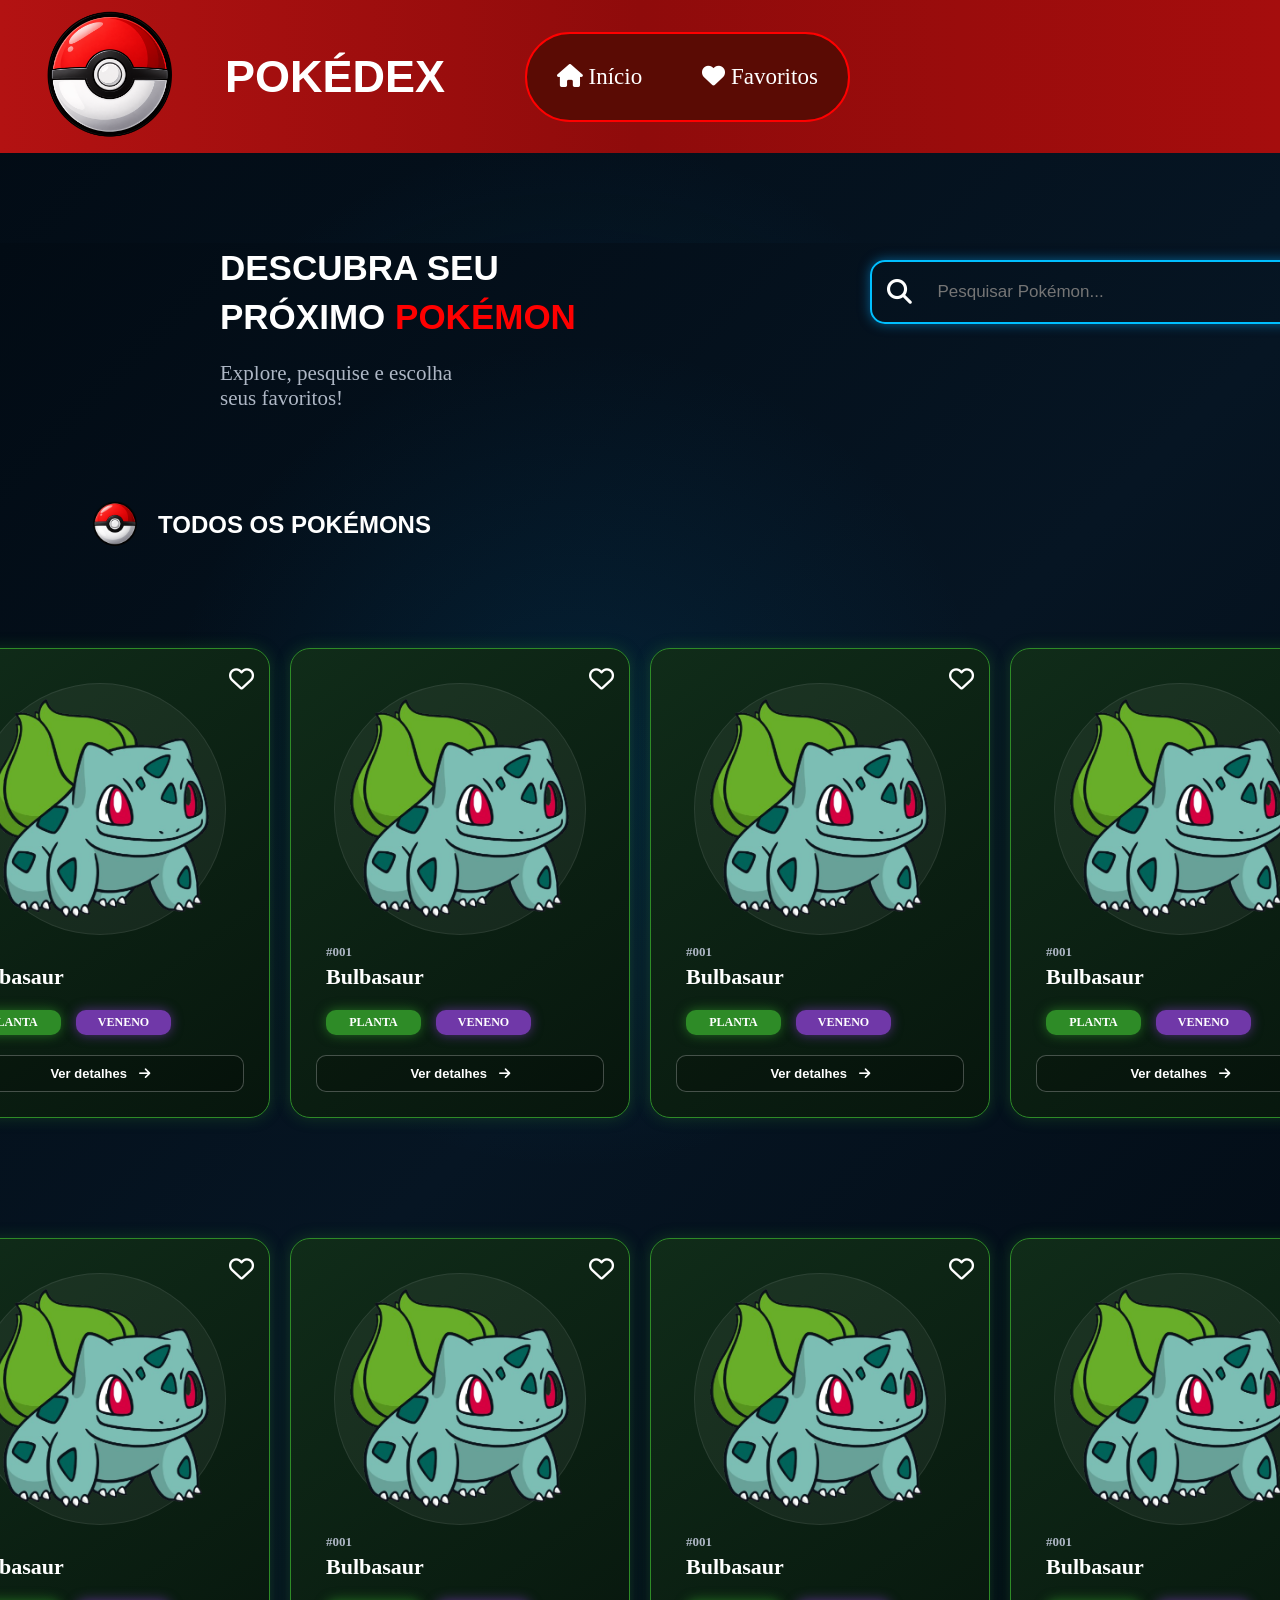
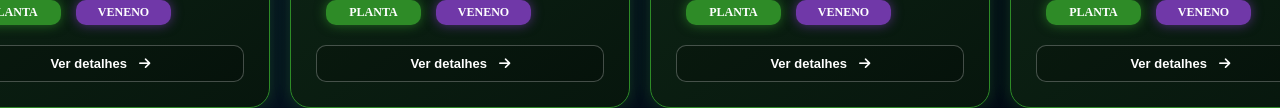
==== pokedex/index.html @ 810f39f5 "Add files via upload" ====
<!DOCTYPE html>
<html lang="en">
<head>
    <meta charset="UTF-8">
    <meta name="viewport" content="width=device-width, initial-scale=1.0">
    <title>Document</title>
    <link rel="stylesheet" href="style.css">
    <link rel="stylesheet" href="https://cdnjs.cloudflare.com/ajax/libs/font-awesome/6.5.1/css/all.min.css">
</head>
<body>

    <header>

        <div class="conteudo-header">
            <img src="imagens/logo.png" alt="logotipo">
            <h1>POKÉDEX</h1>

            <nav class="options">
                <a href="">
                    <i class="fa-solid fa-house"></i>
                    Início
                </a>

                <a href="">
                    <i class="fa-solid fa-heart"></i>
                    Favoritos
                </a>
            </nav>
        </div>
    </header>

    <main>

        <div class="conteudo-main">
            <h1>DESCUBRA SEU<br>PRÓXIMO <span>POKÉMON</h1>
            
            <div class="pesquisa">
                <i class="fa-solid fa-magnifying-glass"></i>
                <input type="text" name="pesquisar" id="pesquisar" placeholder="Pesquisar Pokémon...">
            </div>
        </div>
        <p class="p-conteudo-main">Explore, pesquise e escolha<br>seus favoritos!</p>

        <div class="todos">
            <img src="imagens/logo.png" alt="">
            <h2>TODOS OS POKÉMONS</h2>
        </div>

        <div class="lista-pokemons">
            
            <article class="pokemon-card planta"> 

                <button class="favorito">
                    <i class="fa-regular fa-heart"></i>
                </button>

                <div class="pokemon-imagem">
                    <img src="imagens/bulbasaur.png" alt="">
                </div>

                <div class="pokemon-info">

                    <span class="numero">
                        #001
                    </span>

                    <h3>Bulbasaur</h3>

                    <div class="tipos">
                        <span class="tipo tipo-planta">
                            Planta
                        </span>

                        <span class="tipo tipo-veneno">
                            Veneno
                        </span>
                    </div>

                <button class="ver-detalhes">
                    Ver detalhes
                    <i class="fa-solid fa-arrow-right"></i>
                </button>

                </div>

            </article>


            <article class="pokemon-card planta"> 

                <button class="favorito">
                    <i class="fa-regular fa-heart"></i>
                </button>

                <div class="pokemon-imagem">
                    <img src="imagens/bulbasaur.png" alt="">
                </div>

                <div class="pokemon-info">

                    <span class="numero">
                        #001
                    </span>

                    <h3>Bulbasaur</h3>

                    <div class="tipos">
                        <span class="tipo tipo-planta">
                            Planta
                        </span>

                        <span class="tipo tipo-veneno">
                            Veneno
                        </span>
                    </div>

                <button class="ver-detalhes">
                    Ver detalhes
                    <i class="fa-solid fa-arrow-right"></i>
                </button>

                </div>

            </article>



            <article class="pokemon-card planta"> 

                <button class="favorito">
                    <i class="fa-regular fa-heart"></i>
                </button>

                <div class="pokemon-imagem">
                    <img src="imagens/bulbasaur.png" alt="">
                </div>

                <div class="pokemon-info">

                    <span class="numero">
                        #001
                    </span>

                    <h3>Bulbasaur</h3>

                    <div class="tipos">
                        <span class="tipo tipo-planta">
                            Planta
                        </span>

                        <span class="tipo tipo-veneno">
                            Veneno
                        </span>
                    </div>

                <button class="ver-detalhes">
                    Ver detalhes
                    <i class="fa-solid fa-arrow-right"></i>
                </button>

                </div>

            </article>



            <article class="pokemon-card planta"> 

                <button class="favorito">
                    <i class="fa-regular fa-heart"></i>
                </button>

                <div class="pokemon-imagem">
                    <img src="imagens/bulbasaur.png" alt="">
                </div>

                <div class="pokemon-info">

                    <span class="numero">
                        #001
                    </span>

                    <h3>Bulbasaur</h3>

                    <div class="tipos">
                        <span class="tipo tipo-planta">
                            Planta
                        </span>

                        <span class="tipo tipo-veneno">
                            Veneno
                        </span>
                    </div>

                <button class="ver-detalhes">
                    Ver detalhes
                    <i class="fa-solid fa-arrow-right"></i>
                </button>

                </div>

            </article>



            <article class="pokemon-card planta"> 

                <button class="favorito">
                    <i class="fa-regular fa-heart"></i>
                </button>

                <div class="pokemon-imagem">
                    <img src="imagens/bulbasaur.png" alt="">
                </div>

                <div class="pokemon-info">

                    <span class="numero">
                        #001
                    </span>

                    <h3>Bulbasaur</h3>

                    <div class="tipos">
                        <span class="tipo tipo-planta">
                            Planta
                        </span>

                        <span class="tipo tipo-veneno">
                            Veneno
                        </span>
                    </div>

                <button class="ver-detalhes">
                    Ver detalhes
                    <i class="fa-solid fa-arrow-right"></i>
                </button>

                </div>

            </article>



            <article class="pokemon-card planta"> 

                <button class="favorito">
                    <i class="fa-regular fa-heart"></i>
                </button>

                <div class="pokemon-imagem">
                    <img src="imagens/bulbasaur.png" alt="">
                </div>

                <div class="pokemon-info">

                    <span class="numero">
                        #001
                    </span>

                    <h3>Bulbasaur</h3>

                    <div class="tipos">
                        <span class="tipo tipo-planta">
                            Planta
                        </span>

                        <span class="tipo tipo-veneno">
                            Veneno
                        </span>
                    </div>

                <button class="ver-detalhes">
                    Ver detalhes
                    <i class="fa-solid fa-arrow-right"></i>
                </button>

                </div>

            </article>




            <article class="pokemon-card planta"> 

                <button class="favorito">
                    <i class="fa-regular fa-heart"></i>
                </button>

                <div class="pokemon-imagem">
                    <img src="imagens/bulbasaur.png" alt="">
                </div>

                <div class="pokemon-info">

                    <span class="numero">
                        #001
                    </span>

                    <h3>Bulbasaur</h3>

                    <div class="tipos">
                        <span class="tipo tipo-planta">
                            Planta
                        </span>

                        <span class="tipo tipo-veneno">
                            Veneno
                        </span>
                    </div>

                <button class="ver-detalhes">
                    Ver detalhes
                    <i class="fa-solid fa-arrow-right"></i>
                </button>

                </div>

            </article>




            <article class="pokemon-card planta"> 

                <button class="favorito">
                    <i class="fa-regular fa-heart"></i>
                </button>

                <div class="pokemon-imagem">
                    <img src="imagens/bulbasaur.png" alt="">
                </div>

                <div class="pokemon-info">

                    <span class="numero">
                        #001
                    </span>

                    <h3>Bulbasaur</h3>

                    <div class="tipos">
                        <span class="tipo tipo-planta">
                            Planta
                        </span>

                        <span class="tipo tipo-veneno">
                            Veneno
                        </span>
                    </div>

                <button class="ver-detalhes">
                    Ver detalhes
                    <i class="fa-solid fa-arrow-right"></i>
                </button>

                </div>

            </article>

        </div>

    </main>
    
</body>
</html>
---- pokedex/style.css ----
* {
    margin: 0;
    padding: 0;
    box-sizing: border-box;
}

body{
    background: radial-gradient(circle at 45% 35%, rgba(0, 119, 182, 0.15), transparent 35%), linear-gradient(135deg, #020b14, #061523, #020a12);
}

main{
    position: relative;
    background: radial-gradient(circle at 45% 35%, rgba(0, 119, 182, 0.15), transparent 35%), linear-gradient(135deg, #020b14, #061523, #020a12);
}

header {
    background: linear-gradient(90deg, #b31212, #8f0b0b, #a50d0d);
    position: relative;
}

.conteudo-header img{
    width: 200px;
}

.conteudo-header{
    display: flex;
    flex-direction: row;
    align-items: center;
    gap: 15px;
    padding: 10px;
}

.conteudo-header h1{
    font-family: Arial, Helvetica, sans-serif;
    font-weight: 800;
    font-size: 45px;
    color: white;
    font-weight: bold;
}

.options{
    position: absolute;
    display: flex;
    left: 41%;
    background-color: #5a0b04;
    border-radius: 80px;
    border: 2px solid red;
}

.options a{
    color: white;
    text-decoration: none;
    font-size: 23px;
    margin: 30px;
}



.conteudo-main{
    display: flex;
    flex-direction: row;
    align-items: center;
    margin-top: 90px;
    gap: 25px;
    padding: 0 0 0 220px;
}

.conteudo-main h1{
    font-family: Arial, Helvetica, sans-serif;
    font-weight: 800;
    color: white;
    font-size: 35px;
    line-height: 1.4;
}

.conteudo-main h1 span{
    color: red;
}

.p-conteudo-main{
    color: #aeb7c5;
    margin-top: 20px;
    margin-left: 220px;
    font-size: 21px;
}

.pesquisa{
    position: absolute;
    display: flex;
    align-items: center;
    left: 68%;
    width: 450px;
    outline: none;
    border: 2px solid deepskyblue;
    border-radius: 15px;
    box-shadow: 0 0 12px rgba(0, 170, 255, 0.5);
}

.pesquisa input{
    width: 100%;
    background-color: transparent;
    outline: none;
    color: white;
    height: 60px;
    padding-left: 25px;
    border: none;
    font-size: 17px;
}

.pesquisa i{
    color: white;
    padding-left: 15px;
    font-size: 25px;
}

.todos img{
    width: 70px;
}

.todos{
    display: flex;
    flex-direction: row;
    gap: 8px;
    align-items: center;
    padding: 90px 0 0 80px;
}

.todos h2{
    color: white;
    font-family: Arial, Helvetica, sans-serif;
    font-weight: 800;
}

.pokemon-card{
    margin-top: 100px;
    
    position: relative;
    width: 340px;
    background: linear-gradient(145deg, #102c19, #07160d);
    padding: 25px;
    overflow: hidden;
    box-shadow: 0 10px 25px rgba(0, 0, 0, 0.4);
    transition: 0.3s;
    border-radius: 20px;
}

.pokemon-card:hover{
    transform: translateY(-15px);
    box-shadow: 0 15px 30px rgba(0, 0, 0, 0.5), 0 0 18px rgba(69, 201, 90, 0.25);
}

.favorito {
    position: absolute;
    top: 15px;
    right: 15px;
    background: transparent;
    border: none;
    color: white;
    font-size: 26px;
    cursor: pointer;
    padding: 0;
    background: transparent;
    background-color: transparent;
}

.favorito i{
    font-size: 25px;
}

.favorito:hover {
    color: #ff3b3b;
    transform: scale(1.2);
}

.pokemon-imagem{
    height: 270px;
    display: flex;
    justify-content: center;
    align-items: center;
    position: relative;
}

.pokemon-imagem img{
    width: 220px;
    position: relative;
    z-index: 1;
    transition: 0.3s;
}

.pokemon-card:hover .pokemon-imagem img {
    transform: scale(1.08);
}

.pokemon-imagem::before {
    content: "";
    position: absolute;
    width: 250px;
    height: 250px;
    border-radius: 50%;
    background: rgba(255, 255, 255, 0.05);
    border: 1px solid rgba(255, 255, 255, 0.08);
}

.pokemon-info{
    position: relative;
    z-index: 1;
}

.numero{
    padding: 0 0 0 10px;
    display: block;
    color: #aeb7c5;
    font-size: 13px;
    font-weight: bold;
    margin-bottom: 4px;
}

.pokemon-info h3{
    padding: 0 0 0 10px;
    color: white;
    font-size: 22px;
    margin-bottom: 12px;
}

.tipos{
    display: flex;
    align-items: center;
    margin-bottom: 10px;
    padding: 5px 10px;
    border-radius: 20px;
    color: white;
    font-size: 12px;
    font-weight: bold;
    text-transform: uppercase;
    gap: 15px;
    margin-top: 15px;
    margin-bottom: 15px;
    
}

.tipos span{
    width: 95px;
    height: 25px;
    display: flex;
    text-align: center;
    justify-content: center;
    align-items: center;
    border-radius: 10px;
}


.tipo-planta {
    background-color: #2e8b27;
    box-shadow: 0 0 12px rgba(46, 139, 39, 0.7);
}


.tipo-veneno {
    background-color: #7038a8;
    box-shadow: 0 0 12px rgba(112, 56, 168, 0.7);
}


.tipo-fogo {
    background-color: #e64a19;
    box-shadow: 0 0 12px rgba(230, 74, 25, 0.7);
}


.tipo-agua {
    background-color: #1976d2;
    box-shadow: 0 0 12px rgba(25, 118, 210, 0.7);
}


.tipo-eletrico {
    background-color: #d4a900;
    box-shadow: 0 0 12px rgba(212, 169, 0, 0.7);
}


.tipo-normal {
    background-color: #777777;
    box-shadow: 0 0 12px rgba(119, 119, 119, 0.7);
}


.tipo-gelo {
    background-color: #42c4c6;
    box-shadow: 0 0 12px rgba(66, 196, 198, 0.7);
}


.tipo-lutador {
    background-color: #c03028;
    box-shadow: 0 0 12px rgba(192, 48, 40, 0.7);
}


.tipo-terra {
    background-color: #b89a45;
    box-shadow: 0 0 12px rgba(184, 154, 69, 0.7);
}


.tipo-voador {
    background-color: #6d5eaa;
    box-shadow: 0 0 12px rgba(109, 94, 170, 0.7);
}


.tipo-psiquico {
    background-color: #f85888;
    box-shadow: 0 0 12px rgba(248, 88, 136, 0.7);
}


.tipo-inseto {
    background-color: #8a9a18;
    box-shadow: 0 0 12px rgba(138, 154, 24, 0.7);
}


.tipo-pedra {
    background-color: #9c8734;
    box-shadow: 0 0 12px rgba(156, 135, 52, 0.7);
}


.tipo-fantasma {
    background-color: #5d4685;
    box-shadow: 0 0 12px rgba(93, 70, 133, 0.7);
}


.tipo-dragao {
    background-color: #5c36b8;
    box-shadow: 0 0 12px rgba(92, 54, 184, 0.7);
}


.tipo-sombrio {
    background-color: #49392f;
    box-shadow: 0 0 12px rgba(73, 57, 47, 0.7);
}


.tipo-aco {
    background-color: #8888a0;
    box-shadow: 0 0 12px rgba(136, 136, 160, 0.7);
}


.tipo-fada {
    background-color: #d66b9f;
    box-shadow: 0 0 12px rgba(214, 107, 159, 0.7);
}

.ver-detalhes{
    width: 100%;
    padding: 10px;
    border-radius: 10px;
    border: 1px solid rgba(255, 255, 255, 0.25);
    background: rgba(0, 0, 0, 0.18);
    color: white;
    font-size: 13px;
    font-weight: bold;
    cursor: pointer;
    transition: 0.3s;
}

.ver-detalhes:hover {
    background: rgba(255, 255, 255, 0.12);
}

.ver-detalhes i{
    margin-left: 8px;
    transition: 0.3s;
}

.ver-detalhes:hover i {
    transform: translateX(5px);
}

.lista-pokemons {
    display: grid;
    grid-template-columns: repeat(4, 340px);
    gap: 20px;
    justify-content: center;
}


.pokemon-card.planta {
    background: linear-gradient(145deg, #102c19, #07160d);
    border: 1px solid #2e8b27;
    box-shadow: 0 0 15px rgba(46, 139, 39, 0.3);
}

.pokemon-card.fogo {
    background: linear-gradient(145deg, #3d1710, #180a07);
    border: 1px solid #e64a19;
    box-shadow: 0 0 15px rgba(230, 74, 25, 0.3);
}

.pokemon-card.agua {
    background: linear-gradient(145deg, #102c46, #071725);
    border: 1px solid #1976d2;
    box-shadow: 0 0 15px rgba(25, 118, 210, 0.3);
}

.pokemon-card.eletrico {
    background: linear-gradient(145deg, #3d3508, #181505);
    border: 1px solid #d4a900;
    box-shadow: 0 0 15px rgba(212, 169, 0, 0.3);
}

.pokemon-card.veneno {
    background: linear-gradient(145deg, #301541, #16091e);
    border: 1px solid #7038a8;
    box-shadow: 0 0 15px rgba(112, 56, 168, 0.3);
}

.pokemon-card.normal {
    background: linear-gradient(145deg, #303030, #151515);
    border: 1px solid #777777;
    box-shadow: 0 0 15px rgba(119, 119, 119, 0.3);
}

.pokemon-card.gelo {
    background: linear-gradient(145deg, #12383a, #071a1b);
    border: 1px solid #42c4c6;
    box-shadow: 0 0 15px rgba(66, 196, 198, 0.3);
}

.pokemon-card.lutador {
    background: linear-gradient(145deg, #3d1210, #1a0807);
    border: 1px solid #c03028;
    box-shadow: 0 0 15px rgba(192, 48, 40, 0.3);
}

.pokemon-card.terra {
    background: linear-gradient(145deg, #3a3015, #181407);
    border: 1px solid #b89a45;
    box-shadow: 0 0 15px rgba(184, 154, 69, 0.3);
}

.pokemon-card.voador {
    background: linear-gradient(145deg, #28233f, #110f1c);
    border: 1px solid #6d5eaa;
    box-shadow: 0 0 15px rgba(109, 94, 170, 0.3);
}

.pokemon-card.psiquico {
    background: linear-gradient(145deg, #48182a, #200b13);
    border: 1px solid #f85888;
    box-shadow: 0 0 15px rgba(248, 88, 136, 0.3);
}

.pokemon-card.inseto {
    background: linear-gradient(145deg, #30350c, #151706);
    border: 1px solid #8a9a18;
    box-shadow: 0 0 15px rgba(138, 154, 24, 0.3);
}

.pokemon-card.pedra {
    background: linear-gradient(145deg, #352e14, #171406);
    border: 1px solid #9c8734;
    box-shadow: 0 0 15px rgba(156, 135, 52, 0.3);
}

.pokemon-card.fantasma {
    background: linear-gradient(145deg, #271e38, #110d19);
    border: 1px solid #5d4685;
    box-shadow: 0 0 15px rgba(93, 70, 133, 0.3);
}

.pokemon-card.dragao {
    background: linear-gradient(145deg, #27174d, #110a22);
    border: 1px solid #5c36b8;
    box-shadow: 0 0 15px rgba(92, 54, 184, 0.3);
}

.pokemon-card.sombrio {
    background: linear-gradient(145deg, #2b211c, #120e0c);
    border: 1px solid #49392f;
    box-shadow: 0 0 15px rgba(73, 57, 47, 0.3);
}

.pokemon-card.aco {
    background: linear-gradient(145deg, #30303a, #15151a);
    border: 1px solid #8888a0;
    box-shadow: 0 0 15px rgba(136, 136, 160, 0.3);
}

.pokemon-card.fada {
    background: linear-gradient(145deg, #442333, #1d0f16);
    border: 1px solid #d66b9f;
    box-shadow: 0 0 15px rgba(214, 107, 159, 0.3);
}
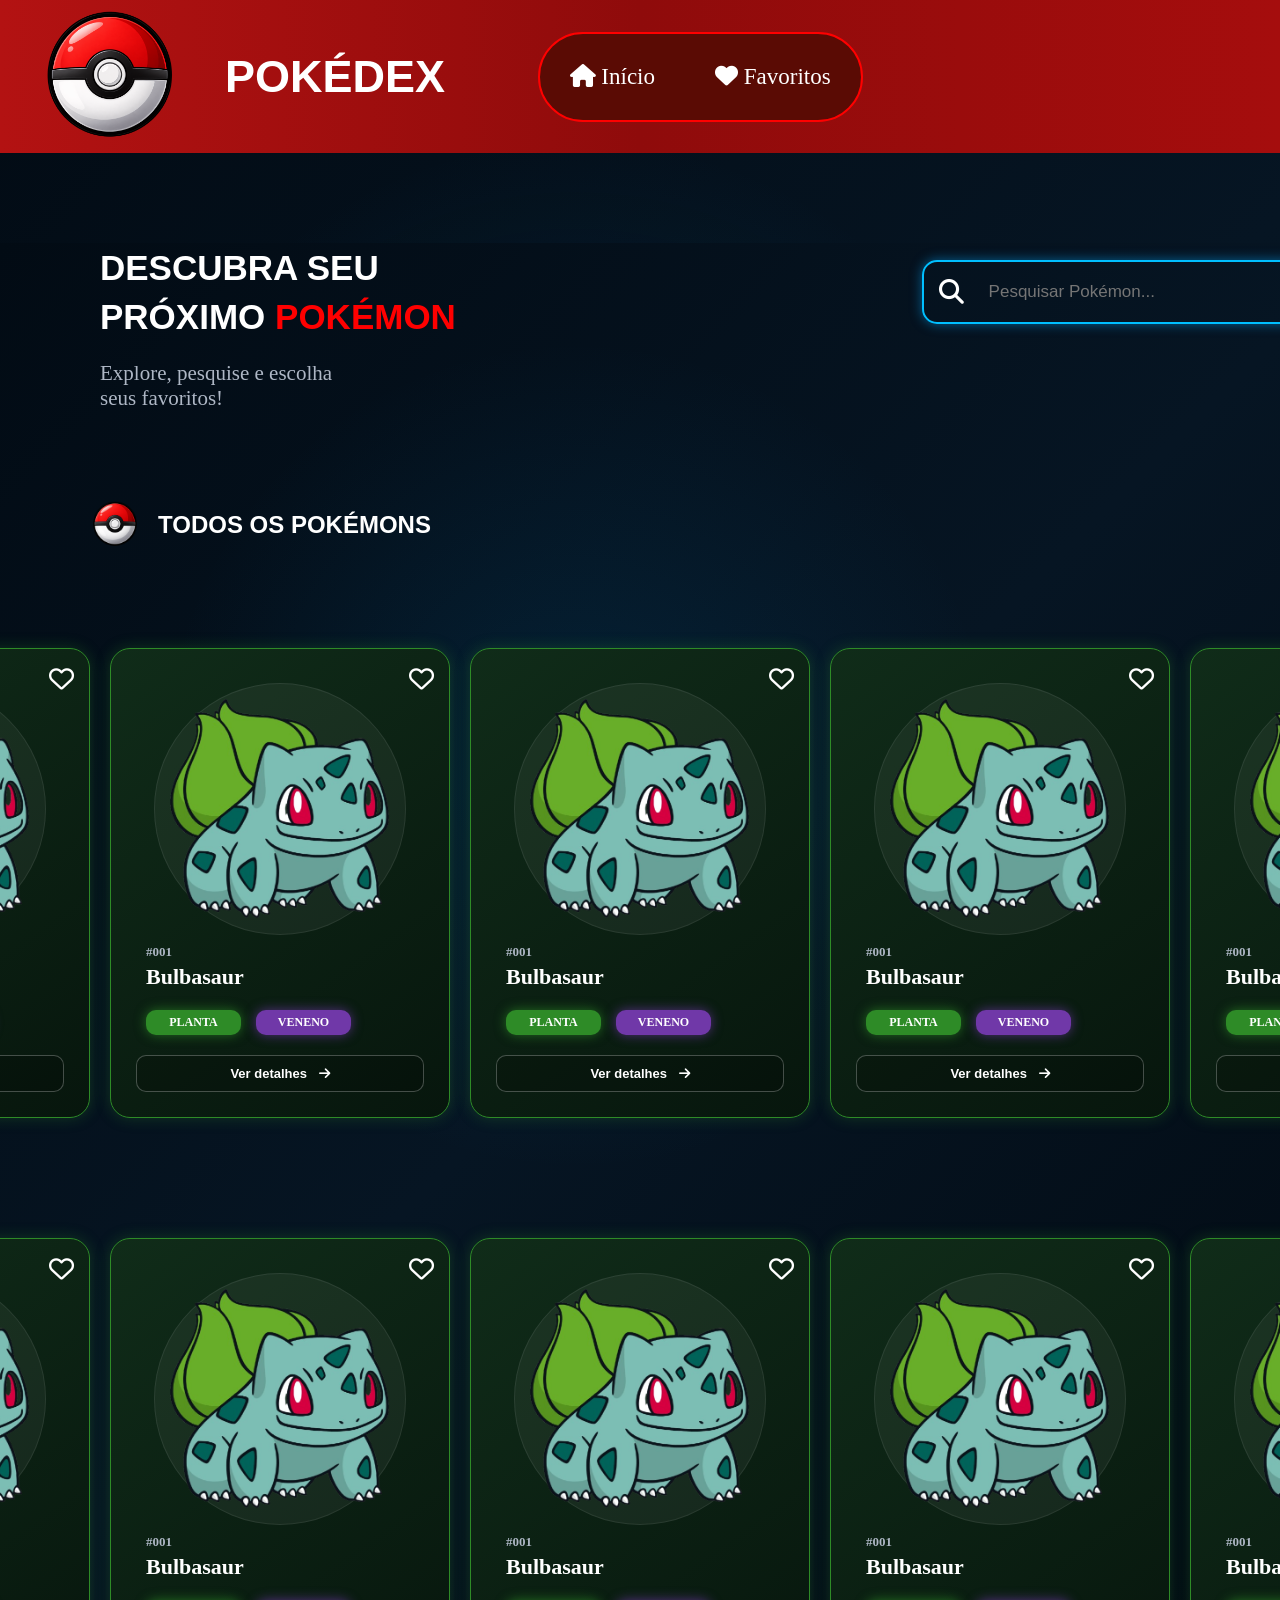
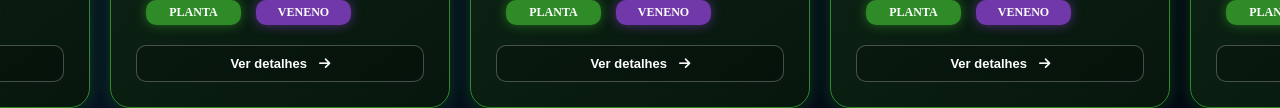
==== commit ef0056bd: "Add files via upload" ====
--- a/pokedex/index.html
+++ b/pokedex/index.html
@@ -359,6 +359,82 @@
 
             </article>
 
+
+            <article class="pokemon-card planta"> 
+
+                <button class="favorito">
+                    <i class="fa-regular fa-heart"></i>
+                </button>
+
+                <div class="pokemon-imagem">
+                    <img src="imagens/bulbasaur.png" alt="">
+                </div>
+
+                <div class="pokemon-info">
+
+                    <span class="numero">
+                        #001
+                    </span>
+
+                    <h3>Bulbasaur</h3>
+
+                    <div class="tipos">
+                        <span class="tipo tipo-planta">
+                            Planta
+                        </span>
+
+                        <span class="tipo tipo-veneno">
+                            Veneno
+                        </span>
+                    </div>
+
+                <button class="ver-detalhes">
+                    Ver detalhes
+                    <i class="fa-solid fa-arrow-right"></i>
+                </button>
+
+                </div>
+
+            </article>
+
+
+            <article class="pokemon-card planta"> 
+
+                <button class="favorito">
+                    <i class="fa-regular fa-heart"></i>
+                </button>
+
+                <div class="pokemon-imagem">
+                    <img src="imagens/bulbasaur.png" alt="">
+                </div>
+
+                <div class="pokemon-info">
+
+                    <span class="numero">
+                        #001
+                    </span>
+
+                    <h3>Bulbasaur</h3>
+
+                    <div class="tipos">
+                        <span class="tipo tipo-planta">
+                            Planta
+                        </span>
+
+                        <span class="tipo tipo-veneno">
+                            Veneno
+                        </span>
+                    </div>
+
+                <button class="ver-detalhes">
+                    Ver detalhes
+                    <i class="fa-solid fa-arrow-right"></i>
+                </button>
+
+                </div>
+
+            </article>
+
         </div>
 
     </main>
--- a/pokedex/style.css
+++ b/pokedex/style.css
@@ -41,7 +41,7 @@
 .options{
     position: absolute;
     display: flex;
-    left: 41%;
+    left: 42%;
     background-color: #5a0b04;
     border-radius: 80px;
     border: 2px solid red;
@@ -62,7 +62,7 @@
     align-items: center;
     margin-top: 90px;
     gap: 25px;
-    padding: 0 0 0 220px;
+    padding: 0 0 0 100px;
 }
 
 .conteudo-main h1{
@@ -80,7 +80,7 @@
 .p-conteudo-main{
     color: #aeb7c5;
     margin-top: 20px;
-    margin-left: 220px;
+    margin-left: 100px;
     font-size: 21px;
 }
 
@@ -88,7 +88,7 @@
     position: absolute;
     display: flex;
     align-items: center;
-    left: 68%;
+    left: 72%;
     width: 450px;
     outline: none;
     border: 2px solid deepskyblue;
@@ -384,7 +384,7 @@
 
 .lista-pokemons {
     display: grid;
-    grid-template-columns: repeat(4, 340px);
+    grid-template-columns: repeat(5, 340px);
     gap: 20px;
     justify-content: center;
 }
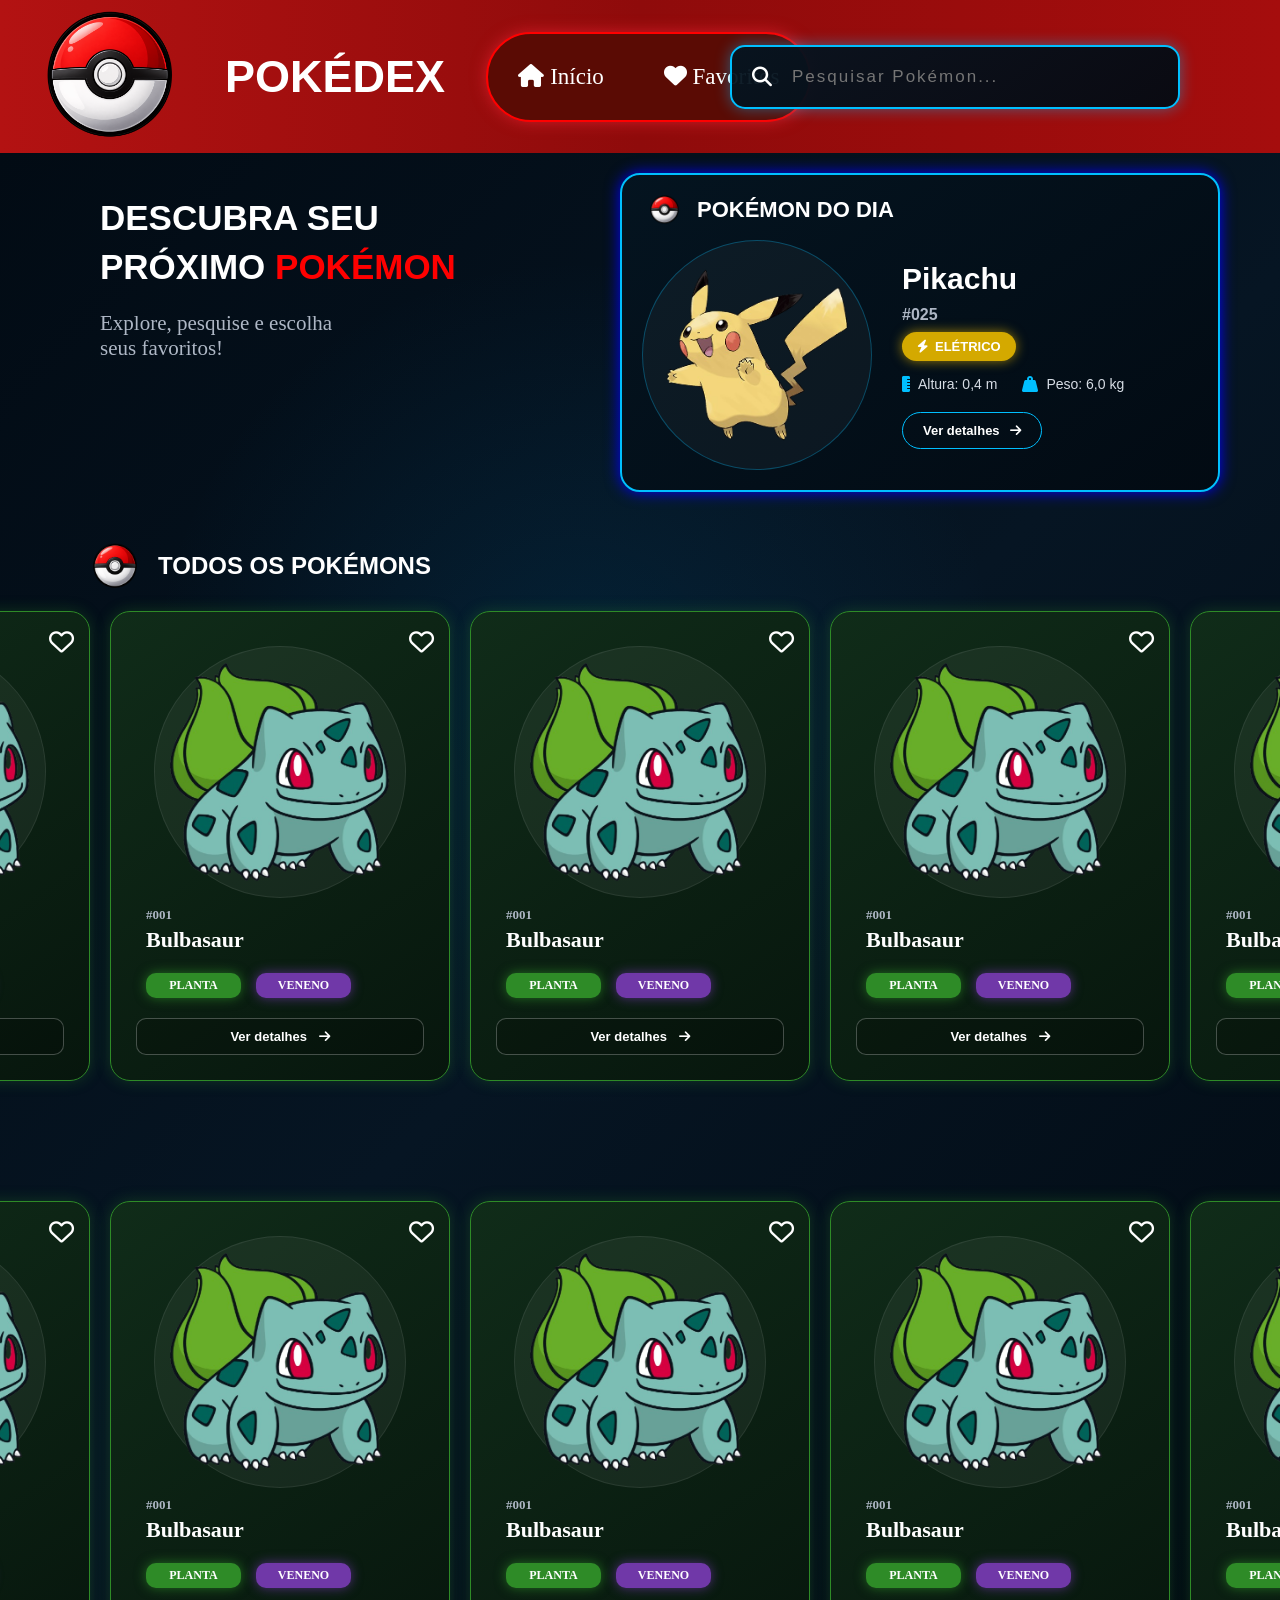
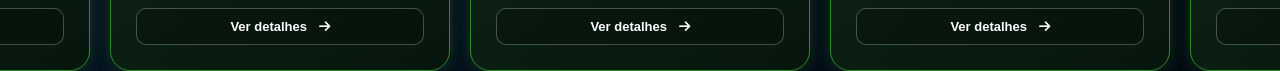
==== commit 880e8a1a: "Add files via upload" ====
--- a/pokedex/index.html
+++ b/pokedex/index.html
@@ -26,6 +26,12 @@
                     Favoritos
                 </a>
             </nav>
+
+            <div class="pesquisar-pokemon">
+                <i class="fa-solid fa-magnifying-glass"></i>
+                <input type="text" id="campo-pesquisa" placeholder="Pesquisar Pokémon...">
+            </div>
+            
         </div>
     </header>
 
@@ -33,13 +39,53 @@
 
         <div class="conteudo-main">
             <h1>DESCUBRA SEU<br>PRÓXIMO <span>POKÉMON</h1>
-            
-            <div class="pesquisa">
-                <i class="fa-solid fa-magnifying-glass"></i>
-                <input type="text" name="pesquisar" id="pesquisar" placeholder="Pesquisar Pokémon...">
+        </div>
+        <p class="p-conteudo-main">Explore, pesquise e escolha<br>seus favoritos!</p>
+
+
+
+        <div class="pokemon-dia">
+            <div class="pokemon-dia-titulo">
+                <img src="imagens/logo.png" alt="">
+                <h2>POKÉMON DO DIA</h2>
+            </div>
+
+            <div class="pokemon-dia-conteudo">
+
+                <div class="pokemon-dia-imagem">
+                    <img src="imagens/pikachu.png" alt="Pikachu">
+                </div>
+
+                <div class="pokemon-dia-info">
+                    <h2>Pikachu</h2>
+
+                    <span class="numero-dia">#025</span>
+
+                    <div class="pokemon-dia-tipo tipo-eletrico">
+                        <i class="fa-solid fa-bolt"></i>
+                        ELÉTRICO
+                    </div>
+
+                    <div class="pokemon-dia-dados">
+                        <p>
+                            <i class="fa-solid fa-ruler-vertical"></i>
+                             Altura: 0,4 m
+                        </p>
+
+                         <p>
+                            <i class="fa-solid fa-weight-hanging"></i>
+                             Peso: 6,0 kg
+                        </p>
+                    </div>
+
+                    <button class="pokemon-dia-detalhes">
+                        Ver detalhes
+                        <i class="fa-solid fa-arrow-right"></i>
+                    </button>
+                </div>
             </div>
         </div>
-        <p class="p-conteudo-main">Explore, pesquise e escolha<br>seus favoritos!</p>
+
 
         <div class="todos">
             <img src="imagens/logo.png" alt="">
--- a/pokedex/style.css
+++ b/pokedex/style.css
@@ -15,7 +15,10 @@
 
 header {
     background: linear-gradient(90deg, #b31212, #8f0b0b, #a50d0d);
-    position: relative;
+    position: sticky;
+    top: 0;
+    z-index: 1000;
+    
 }
 
 .conteudo-header img{
@@ -41,10 +44,12 @@
 .options{
     position: absolute;
     display: flex;
-    left: 42%;
+    left: 38%;
     background-color: #5a0b04;
     border-radius: 80px;
     border: 2px solid red;
+    box-shadow: 0 0 15px #cf1b26;
+    transition: 0.3s;
 }
 
 .options a{
@@ -52,17 +57,64 @@
     text-decoration: none;
     font-size: 23px;
     margin: 30px;
-}
-
-
+    transition: 0.3s;
+}
+
+.options a:hover{
+    transform: scale(1.08);
+}
+
+.options:hover{
+    transform: scale(1.06);
+    box-shadow: 0 0 40px  #cf1b26;
+}
+
+.pesquisar-pokemon{
+    position: absolute;
+    display: flex;
+    align-items: center;
+    right: 100px;
+    width: 450px;
+    border-radius: 15px;
+    background: linear-gradient(145deg, rgba(4, 20, 32, 0.95), rgba(2, 10, 18, 0.95));
+    border: 2px solid #00bfff;
+    box-shadow: 0 0 15px rgba(0, 191, 255, 0.45);
+    transition: 0.3s;
+}
+
+.pesquisar-pokemon:hover{
+    transform: scale(1.05);
+    box-shadow: 0 0 40px rgba(0, 191, 255, 0.45);
+}
+
+
+.pesquisar-pokemon input{
+    background-color: transparent;
+    outline: none;
+    border: none;
+    width: 100%;
+    padding: 20px;
+    color: white;
+    font-size: 17px;
+    letter-spacing: 2px;
+}
+
+.pesquisa input::placeholder {
+    color: #7f8794;
+}
+
+.pesquisar-pokemon i{
+    color: white;
+    margin-left: 20px;
+    font-size: 20px;
+}
 
 .conteudo-main{
     display: flex;
     flex-direction: row;
     align-items: center;
-    margin-top: 90px;
     gap: 25px;
-    padding: 0 0 0 100px;
+    padding: 40px 0 0 100px;
 }
 
 .conteudo-main h1{
@@ -84,37 +136,157 @@
     font-size: 21px;
 }
 
-.pesquisa{
+
+.pokemon-dia {
     position: absolute;
-    display: flex;
-    align-items: center;
-    left: 72%;
-    width: 450px;
-    outline: none;
+    top: 20px;
+    right: 60px;
+    width: 600px;
+    padding: 20px;
+    background: linear-gradient(145deg, rgba(4, 20, 32, 0.95), rgba(2, 10, 18, 0.95));
     border: 2px solid deepskyblue;
-    border-radius: 15px;
-    box-shadow: 0 0 12px rgba(0, 170, 255, 0.5);
-}
-
-.pesquisa input{
-    width: 100%;
+    border-radius: 20px;
+    box-shadow: 0 0 15px blue;
+    transition: 0.3s;
+}
+
+.pokemon-dia:hover{
+    transform: scale(1.05);
+}
+
+.pokemon-dia-titulo {
+    display: flex;
+    align-items: center;
+    gap: 10px;
+    margin-bottom: 15px;
+}
+
+.pokemon-dia-titulo img {
+    width: 45px;
+}
+
+.pokemon-dia-titulo h2 {
+    color: white;
+    font-family: Arial, Helvetica, sans-serif;
+    font-size: 22px;
+    font-weight: 800;
+}
+
+.pokemon-dia-conteudo {
+    display: flex;
+    align-items: center;
+    gap: 30px;
+}
+
+.pokemon-dia-imagem {
+    width: 230px;
+    height: 230px;
+    display: flex;
+    justify-content: center;
+    align-items: center;
+    border-radius: 50%;
+    background-color: rgba(255, 255, 255, 0.04);
+    border: 1px solid rgba(0, 191, 255, 0.3);
+}
+
+.pokemon-dia-imagem img {
+    width: 200px;
+    transition: 0.3s;
+}
+
+.pokemon-dia-imagem img:hover {
+    transform: scale(1.08);
+}
+
+.pokemon-dia-info {
+    flex: 1;
+    color: white;
+    font-family: Arial, Helvetica, sans-serif;
+}
+
+.pokemon-dia-info h2 {
+    color: white;
+    font-size: 30px;
+    font-weight: 800;
+    margin-bottom: 10px;
+}
+
+.pokemon-dia-tipo {
+    display: inline-flex;
+    align-items: center;
+    justify-content: center;
+    gap: 7px;
+    padding: 7px 15px;
+    color: white;
+    border-radius: 20px;
+    font-size: 13px;
+    margin-bottom: 15px;
+    font-weight: bold;
+    text-transform: uppercase;
+}
+
+.numero-dia {
+    display: block;
+    color: #aeb7c5;
+    font-size: 16px;
+    font-weight: bold;
+    margin-top: 8px;
+    margin-bottom: 8px;
+}
+
+.pokemon-dia-dados {
+    display: flex;
+    align-items: center;
+    gap: 25px;
+    margin-bottom: 20px;
+}
+
+.pokemon-dia-dados p {
+    display: flex;
+    align-items: center;
+    gap: 8px;
+    color: #d7dde5;
+    font-size: 14px;
+    white-space: nowrap;
+}
+
+.pokemon-dia-dados i {
+    color: deepskyblue;
+    font-size: 16px;
+}
+
+.pokemon-dia-detalhes {
+    padding: 10px 20px;
     background-color: transparent;
-    outline: none;
-    color: white;
-    height: 60px;
-    padding-left: 25px;
-    border: none;
-    font-size: 17px;
-}
-
-.pesquisa i{
-    color: white;
-    padding-left: 15px;
-    font-size: 25px;
-}
+    color: white;
+    border: 1px solid deepskyblue;
+    border-radius: 20px;
+    font-size: 13px;
+    font-weight: bold;
+    cursor: pointer;
+    transition: 0.3s;
+}
+
+.pokemon-dia-detalhes i {
+    margin-left: 7px;
+    transition: 0.3s;
+}
+
+.pokemon-dia-detalhes:hover {
+    background-color: rgba(0, 191, 255, 0.1);
+    box-shadow: 0 0 12px rgba(0, 191, 255, 0.5);
+    transform: scale(1.05);
+}
+
+.pokemon-dia-detalhes:hover i {
+    transform: translateX(5px);
+}
+
 
 .todos img{
     width: 70px;
+    margin-bottom: -100px;
+    margin-top: 10px;
 }
 
 .todos{
@@ -122,13 +294,15 @@
     flex-direction: row;
     gap: 8px;
     align-items: center;
-    padding: 90px 0 0 80px;
+    padding: 150px 0 0 80px;
 }
 
 .todos h2{
     color: white;
     font-family: Arial, Helvetica, sans-serif;
     font-weight: 800;
+    margin-top: 10px;
+    margin-bottom: -100px;
 }
 
 .pokemon-card{
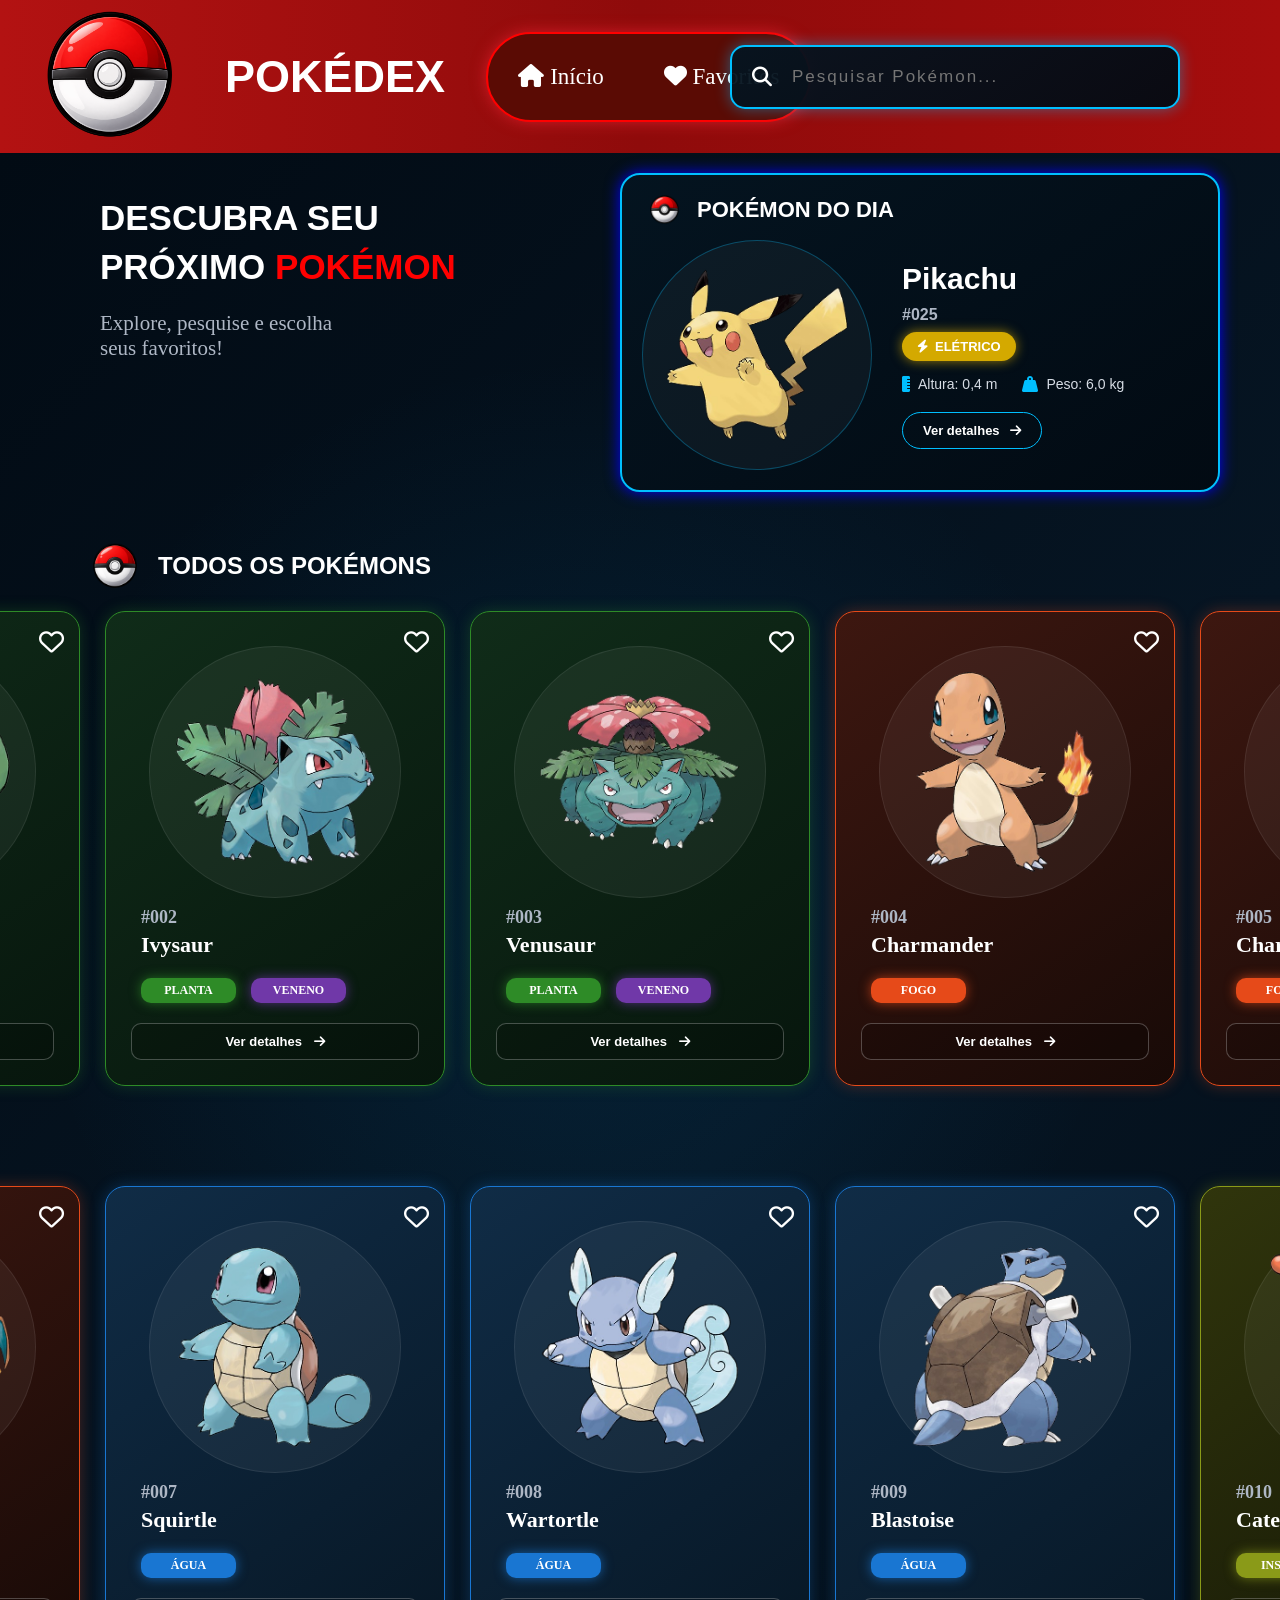
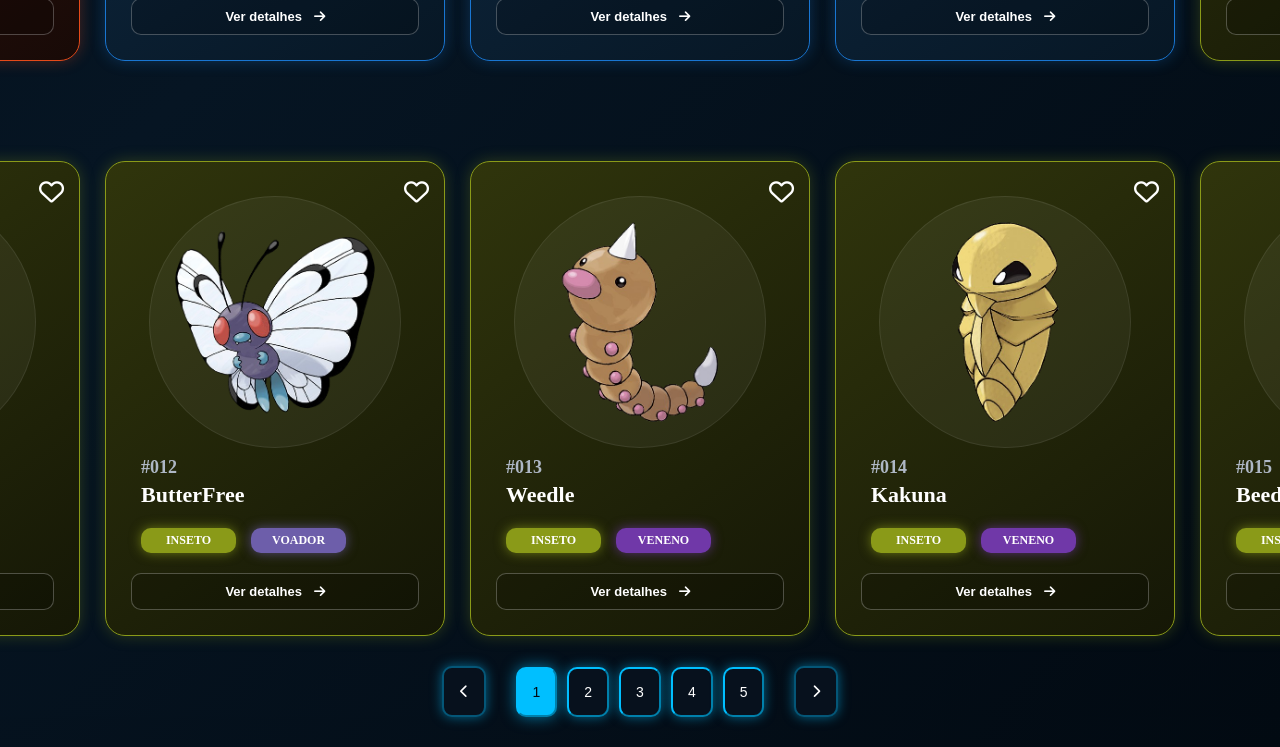
==== commit 18b54b15: "Add files via upload" ====
--- a/pokedex/index.html
+++ b/pokedex/index.html
@@ -139,16 +139,16 @@
                 </button>
 
                 <div class="pokemon-imagem">
-                    <img src="imagens/bulbasaur.png" alt="">
-                </div>
-
-                <div class="pokemon-info">
-
-                    <span class="numero">
-                        #001
-                    </span>
-
-                    <h3>Bulbasaur</h3>
+                    <img src="imagens/ivysaur.png" alt="">
+                </div>
+
+                <div class="pokemon-info">
+
+                    <span class="numero">
+                        #002
+                    </span>
+
+                    <h3>Ivysaur</h3>
 
                     <div class="tipos">
                         <span class="tipo tipo-planta">
@@ -178,16 +178,16 @@
                 </button>
 
                 <div class="pokemon-imagem">
-                    <img src="imagens/bulbasaur.png" alt="">
-                </div>
-
-                <div class="pokemon-info">
-
-                    <span class="numero">
-                        #001
-                    </span>
-
-                    <h3>Bulbasaur</h3>
+                    <img src="imagens/venusaur.png" alt="">
+                </div>
+
+                <div class="pokemon-info">
+
+                    <span class="numero">
+                        #003
+                    </span>
+
+                    <h3>Venusaur</h3>
 
                     <div class="tipos">
                         <span class="tipo tipo-planta">
@@ -210,27 +210,350 @@
 
 
 
-            <article class="pokemon-card planta"> 
-
-                <button class="favorito">
-                    <i class="fa-regular fa-heart"></i>
-                </button>
-
-                <div class="pokemon-imagem">
-                    <img src="imagens/bulbasaur.png" alt="">
-                </div>
-
-                <div class="pokemon-info">
-
-                    <span class="numero">
-                        #001
-                    </span>
-
-                    <h3>Bulbasaur</h3>
-
-                    <div class="tipos">
-                        <span class="tipo tipo-planta">
-                            Planta
+            <article class="pokemon-card fogo"> 
+
+                <button class="favorito">
+                    <i class="fa-regular fa-heart"></i>
+                </button>
+
+                <div class="pokemon-imagem">
+                    <img src="imagens/charmander.png" alt="">
+                </div>
+
+                <div class="pokemon-info">
+
+                    <span class="numero">
+                        #004
+                    </span>
+
+                    <h3>Charmander</h3>
+
+                    <div class="tipos">
+                        <span class="tipo tipo-fogo">
+                            Fogo
+                        </span>
+                    </div>
+
+                <button class="ver-detalhes">
+                    Ver detalhes
+                    <i class="fa-solid fa-arrow-right"></i>
+                </button>
+
+                </div>
+
+            </article>
+
+
+
+            <article class="pokemon-card fogo"> 
+
+                <button class="favorito">
+                    <i class="fa-regular fa-heart"></i>
+                </button>
+
+                <div class="pokemon-imagem">
+                    <img src="imagens/charmeleon.png" alt="">
+                </div>
+
+                <div class="pokemon-info">
+
+                    <span class="numero">
+                        #005
+                    </span>
+
+                    <h3>Charmelon</h3>
+
+                    <div class="tipos">
+                        <span class="tipo tipo-fogo">
+                            Fogo
+                        </span>
+                    </div>
+
+                <button class="ver-detalhes">
+                    Ver detalhes
+                    <i class="fa-solid fa-arrow-right"></i>
+                </button>
+
+                </div>
+
+            </article>
+
+
+
+            <article class="pokemon-card fogo"> 
+
+                <button class="favorito">
+                    <i class="fa-regular fa-heart"></i>
+                </button>
+
+                <div class="pokemon-imagem">
+                    <img src="imagens/charizard.png" alt="">
+                </div>
+
+                <div class="pokemon-info">
+
+                    <span class="numero">
+                        #006
+                    </span>
+
+                    <h3>Charizard</h3>
+
+                    <div class="tipos">
+                        <span class="tipo tipo-fogo">
+                            Fogo
+                        </span>
+
+                        <span class="tipo tipo-voador">
+                            Voador
+                        </span>
+                    </div>
+
+                <button class="ver-detalhes">
+                    Ver detalhes
+                    <i class="fa-solid fa-arrow-right"></i>
+                </button>
+
+                </div>
+
+            </article>
+
+
+
+
+            <article class="pokemon-card agua"> 
+
+                <button class="favorito">
+                    <i class="fa-regular fa-heart"></i>
+                </button>
+
+                <div class="pokemon-imagem">
+                    <img src="imagens/squirtle.png" alt="">
+                </div>
+
+                <div class="pokemon-info">
+
+                    <span class="numero">
+                        #007
+                    </span>
+
+                    <h3>Squirtle</h3>
+
+                    <div class="tipos">
+                        <span class="tipo tipo-agua">
+                            Água
+                        </span>
+                    </div>
+
+                <button class="ver-detalhes">
+                    Ver detalhes
+                    <i class="fa-solid fa-arrow-right"></i>
+                </button>
+
+                </div>
+
+            </article>
+
+
+
+
+            <article class="pokemon-card agua"> 
+
+                <button class="favorito">
+                    <i class="fa-regular fa-heart"></i>
+                </button>
+
+                <div class="pokemon-imagem">
+                    <img src="imagens/wartortle.png" alt="">
+                </div>
+
+                <div class="pokemon-info">
+
+                    <span class="numero">
+                        #008
+                    </span>
+
+                    <h3>Wartortle</h3>
+
+                    <div class="tipos">
+                        <span class="tipo tipo-agua">
+                            Água
+                        </span>
+                    </div>
+
+                <button class="ver-detalhes">
+                    Ver detalhes
+                    <i class="fa-solid fa-arrow-right"></i>
+                </button>
+
+                </div>
+
+            </article>
+
+
+            <article class="pokemon-card agua"> 
+
+                <button class="favorito">
+                    <i class="fa-regular fa-heart"></i>
+                </button>
+
+                <div class="pokemon-imagem">
+                    <img src="imagens/blastoise.png" alt="">
+                </div>
+
+                <div class="pokemon-info">
+
+                    <span class="numero">
+                        #009
+                    </span>
+
+                    <h3>Blastoise</h3>
+
+                    <div class="tipos">
+                        <span class="tipo tipo-agua">
+                            Água
+                        </span>
+                    </div>
+
+                <button class="ver-detalhes">
+                    Ver detalhes
+                    <i class="fa-solid fa-arrow-right"></i>
+                </button>
+
+                </div>
+
+            </article>
+
+
+            <article class="pokemon-card inseto"> 
+
+                <button class="favorito">
+                    <i class="fa-regular fa-heart"></i>
+                </button>
+
+                <div class="pokemon-imagem">
+                    <img src="imagens/caterpie.png" alt="">
+                </div>
+
+                <div class="pokemon-info">
+
+                    <span class="numero">
+                        #010
+                    </span>
+
+                    <h3>Caterpie</h3>
+
+                    <div class="tipos">
+                        <span class="tipo tipo-inseto">
+                            Inseto
+                        </span>
+                    </div>
+
+                <button class="ver-detalhes">
+                    Ver detalhes
+                    <i class="fa-solid fa-arrow-right"></i>
+                </button>
+
+                </div>
+
+            </article>
+
+
+
+            <article class="pokemon-card inseto"> 
+
+                <button class="favorito">
+                    <i class="fa-regular fa-heart"></i>
+                </button>
+
+                <div class="pokemon-imagem">
+                    <img src="imagens/metapod.png" alt="">
+                </div>
+
+                <div class="pokemon-info">
+
+                    <span class="numero">
+                        #011
+                    </span>
+
+                    <h3>Metapod</h3>
+
+                    <div class="tipos">
+                        <span class="tipo tipo-inseto">
+                            Inseto
+                        </span>
+                    </div>
+
+                <button class="ver-detalhes">
+                    Ver detalhes
+                    <i class="fa-solid fa-arrow-right"></i>
+                </button>
+
+                </div>
+
+            </article>
+
+
+
+            <article class="pokemon-card inseto"> 
+
+                <button class="favorito">
+                    <i class="fa-regular fa-heart"></i>
+                </button>
+
+                <div class="pokemon-imagem">
+                    <img src="imagens/butterfree.png" alt="">
+                </div>
+
+                <div class="pokemon-info">
+
+                    <span class="numero">
+                        #012
+                    </span>
+
+                    <h3>ButterFree</h3>
+
+                    <div class="tipos">
+                        <span class="tipo tipo-inseto">
+                            Inseto
+                        </span>
+
+                        <span class="tipo tipo-voador">
+                            Voador
+                        </span>
+                    </div>
+
+                <button class="ver-detalhes">
+                    Ver detalhes
+                    <i class="fa-solid fa-arrow-right"></i>
+                </button>
+
+                </div>
+
+            </article>
+
+
+
+            <article class="pokemon-card inseto"> 
+
+                <button class="favorito">
+                    <i class="fa-regular fa-heart"></i>
+                </button>
+
+                <div class="pokemon-imagem">
+                    <img src="imagens/weedle.png" alt="">
+                </div>
+
+                <div class="pokemon-info">
+
+                    <span class="numero">
+                        #013
+                    </span>
+
+                    <h3>Weedle</h3>
+
+                    <div class="tipos">
+                        <span class="tipo tipo-inseto">
+                            Inseto
                         </span>
 
                         <span class="tipo tipo-veneno">
@@ -249,66 +572,67 @@
 
 
 
-            <article class="pokemon-card planta"> 
-
-                <button class="favorito">
-                    <i class="fa-regular fa-heart"></i>
-                </button>
-
-                <div class="pokemon-imagem">
-                    <img src="imagens/bulbasaur.png" alt="">
-                </div>
-
-                <div class="pokemon-info">
-
-                    <span class="numero">
-                        #001
-                    </span>
-
-                    <h3>Bulbasaur</h3>
-
-                    <div class="tipos">
-                        <span class="tipo tipo-planta">
-                            Planta
+            <article class="pokemon-card inseto"> 
+
+                <button class="favorito">
+                    <i class="fa-regular fa-heart"></i>
+                </button>
+
+                <div class="pokemon-imagem">
+                    <img src="imagens/kakuna.png" alt="">
+                </div>
+
+                <div class="pokemon-info">
+
+                    <span class="numero">
+                        #014
+                    </span>
+
+                    <h3>Kakuna</h3>
+
+                    <div class="tipos">
+                        <span class="tipo tipo-inseto">
+                            Inseto
                         </span>
 
                         <span class="tipo tipo-veneno">
                             Veneno
                         </span>
-                    </div>
-
-                <button class="ver-detalhes">
-                    Ver detalhes
-                    <i class="fa-solid fa-arrow-right"></i>
-                </button>
-
-                </div>
-
-            </article>
-
-
-
-            <article class="pokemon-card planta"> 
-
-                <button class="favorito">
-                    <i class="fa-regular fa-heart"></i>
-                </button>
-
-                <div class="pokemon-imagem">
-                    <img src="imagens/bulbasaur.png" alt="">
-                </div>
-
-                <div class="pokemon-info">
-
-                    <span class="numero">
-                        #001
-                    </span>
-
-                    <h3>Bulbasaur</h3>
-
-                    <div class="tipos">
-                        <span class="tipo tipo-planta">
-                            Planta
+
+                    </div>
+
+                <button class="ver-detalhes">
+                    Ver detalhes
+                    <i class="fa-solid fa-arrow-right"></i>
+                </button>
+
+                </div>
+
+            </article>
+
+
+
+            <article class="pokemon-card inseto"> 
+
+                <button class="favorito">
+                    <i class="fa-regular fa-heart"></i>
+                </button>
+
+                <div class="pokemon-imagem">
+                    <img src="imagens/beedrill.png" alt="">
+                </div>
+
+                <div class="pokemon-info">
+
+                    <span class="numero">
+                        #015
+                    </span>
+
+                    <h3>Beedrill</h3>
+
+                    <div class="tipos">
+                        <span class="tipo tipo-inseto">
+                            Inseto
                         </span>
 
                         <span class="tipo tipo-veneno">
@@ -324,164 +648,27 @@
                 </div>
 
             </article>
-
-
-
-
-            <article class="pokemon-card planta"> 
-
-                <button class="favorito">
-                    <i class="fa-regular fa-heart"></i>
-                </button>
-
-                <div class="pokemon-imagem">
-                    <img src="imagens/bulbasaur.png" alt="">
-                </div>
-
-                <div class="pokemon-info">
-
-                    <span class="numero">
-                        #001
-                    </span>
-
-                    <h3>Bulbasaur</h3>
-
-                    <div class="tipos">
-                        <span class="tipo tipo-planta">
-                            Planta
-                        </span>
-
-                        <span class="tipo tipo-veneno">
-                            Veneno
-                        </span>
-                    </div>
-
-                <button class="ver-detalhes">
-                    Ver detalhes
-                    <i class="fa-solid fa-arrow-right"></i>
-                </button>
-
-                </div>
-
-            </article>
-
-
-
-
-            <article class="pokemon-card planta"> 
-
-                <button class="favorito">
-                    <i class="fa-regular fa-heart"></i>
-                </button>
-
-                <div class="pokemon-imagem">
-                    <img src="imagens/bulbasaur.png" alt="">
-                </div>
-
-                <div class="pokemon-info">
-
-                    <span class="numero">
-                        #001
-                    </span>
-
-                    <h3>Bulbasaur</h3>
-
-                    <div class="tipos">
-                        <span class="tipo tipo-planta">
-                            Planta
-                        </span>
-
-                        <span class="tipo tipo-veneno">
-                            Veneno
-                        </span>
-                    </div>
-
-                <button class="ver-detalhes">
-                    Ver detalhes
-                    <i class="fa-solid fa-arrow-right"></i>
-                </button>
-
-                </div>
-
-            </article>
-
-
-            <article class="pokemon-card planta"> 
-
-                <button class="favorito">
-                    <i class="fa-regular fa-heart"></i>
-                </button>
-
-                <div class="pokemon-imagem">
-                    <img src="imagens/bulbasaur.png" alt="">
-                </div>
-
-                <div class="pokemon-info">
-
-                    <span class="numero">
-                        #001
-                    </span>
-
-                    <h3>Bulbasaur</h3>
-
-                    <div class="tipos">
-                        <span class="tipo tipo-planta">
-                            Planta
-                        </span>
-
-                        <span class="tipo tipo-veneno">
-                            Veneno
-                        </span>
-                    </div>
-
-                <button class="ver-detalhes">
-                    Ver detalhes
-                    <i class="fa-solid fa-arrow-right"></i>
-                </button>
-
-                </div>
-
-            </article>
-
-
-            <article class="pokemon-card planta"> 
-
-                <button class="favorito">
-                    <i class="fa-regular fa-heart"></i>
-                </button>
-
-                <div class="pokemon-imagem">
-                    <img src="imagens/bulbasaur.png" alt="">
-                </div>
-
-                <div class="pokemon-info">
-
-                    <span class="numero">
-                        #001
-                    </span>
-
-                    <h3>Bulbasaur</h3>
-
-                    <div class="tipos">
-                        <span class="tipo tipo-planta">
-                            Planta
-                        </span>
-
-                        <span class="tipo tipo-veneno">
-                            Veneno
-                        </span>
-                    </div>
-
-                <button class="ver-detalhes">
-                    Ver detalhes
-                    <i class="fa-solid fa-arrow-right"></i>
-                </button>
-
-                </div>
-
-            </article>
-
         </div>
+
+        <div class="paginacao">
+            
+            <button class="seta-pagina">
+                <i class="fa-solid fa-chevron-left"></i>
+            </button>
+
+            <div class="numeros-pagina">
+                <button class="numeros ativo">1</button>
+                <button class="numeros">2</button>
+                <button class="numeros">3</button>
+                <button class="numeros">4</button>
+                <button class="numeros">5</button>
+            </div>
+
+             <button class="seta-pagina">
+                 <i class="fa-solid fa-chevron-right"></i>
+            </button>
+        </div>
+
 
     </main>
     
--- a/pokedex/style.css
+++ b/pokedex/style.css
@@ -307,7 +307,6 @@
 
 .pokemon-card{
     margin-top: 100px;
-    
     position: relative;
     width: 340px;
     background: linear-gradient(145deg, #102c19, #07160d);
@@ -384,7 +383,7 @@
     padding: 0 0 0 10px;
     display: block;
     color: #aeb7c5;
-    font-size: 13px;
+    font-size: 18px;
     font-weight: bold;
     margin-bottom: 4px;
 }
@@ -559,7 +558,8 @@
 .lista-pokemons {
     display: grid;
     grid-template-columns: repeat(5, 340px);
-    gap: 20px;
+    column-gap: 25px;
+    row-gap: -10px;
     justify-content: center;
 }
 
@@ -670,4 +670,59 @@
     background: linear-gradient(145deg, #442333, #1d0f16);
     border: 1px solid #d66b9f;
     box-shadow: 0 0 15px rgba(214, 107, 159, 0.3);
+}
+
+
+.paginacao{
+    display: flex;
+    align-items: center;
+    justify-content: center;
+    margin-top: 30px;
+    margin-bottom: 30px;
+    gap: 30px;
+}
+
+.seta-pagina{
+    padding: 16px;
+    background-color: #07111d;
+    border: 2px solid rgba(0, 191, 255, 0.4);
+    box-shadow: 0 0 12px rgba(0, 191, 255, 0.5);
+    border-radius: 10px;
+    color: white;
+    transition: 0.3s;
+}
+
+.seta-pagina:hover{
+    transform: scale(1.05);
+    box-shadow: 0 0 18px rgba(0, 191, 255, 0.5);
+}
+
+.numeros-pagina {
+    display: flex;
+    gap: 10px;
+}
+
+
+.numeros{
+    padding: 15px;
+    background-color: #07111d;
+    color: white;
+    font-size: 14px;
+    border-color: #00bfff;
+    box-shadow: 0 0 12px rgba(0, 191, 255, 0.5);
+    border-radius: 10px;
+    transition: 0.3s;
+}
+
+.numeros:hover{
+    transform: scale(1.03);
+    box-shadow: 0 0 15px rgba(0, 191, 255, 0.5);
+
+}
+
+.numeros.ativo{
+    background-color: #00bfff;
+    color: #020b14;
+    border-color: #00bfff;
+    box-shadow: 0 0 15px rgba(0, 191, 255, 0.6);
 }
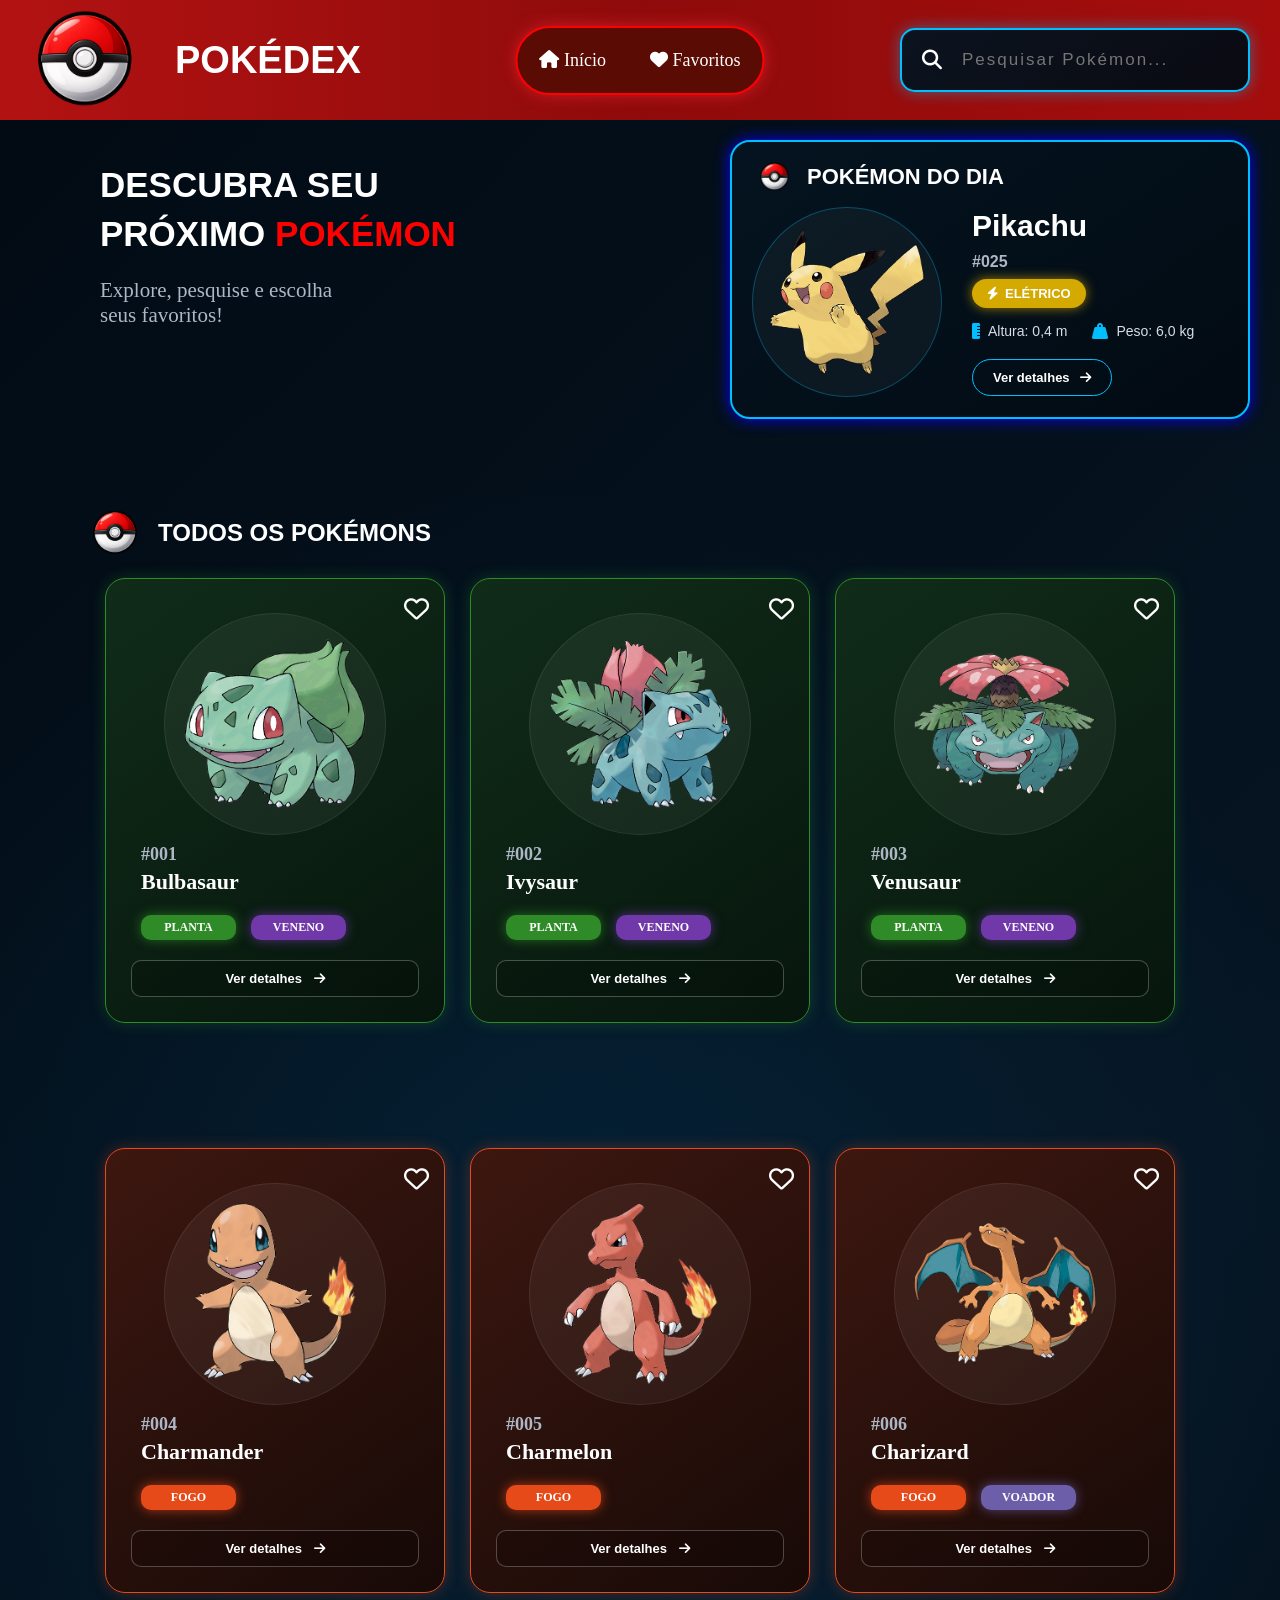
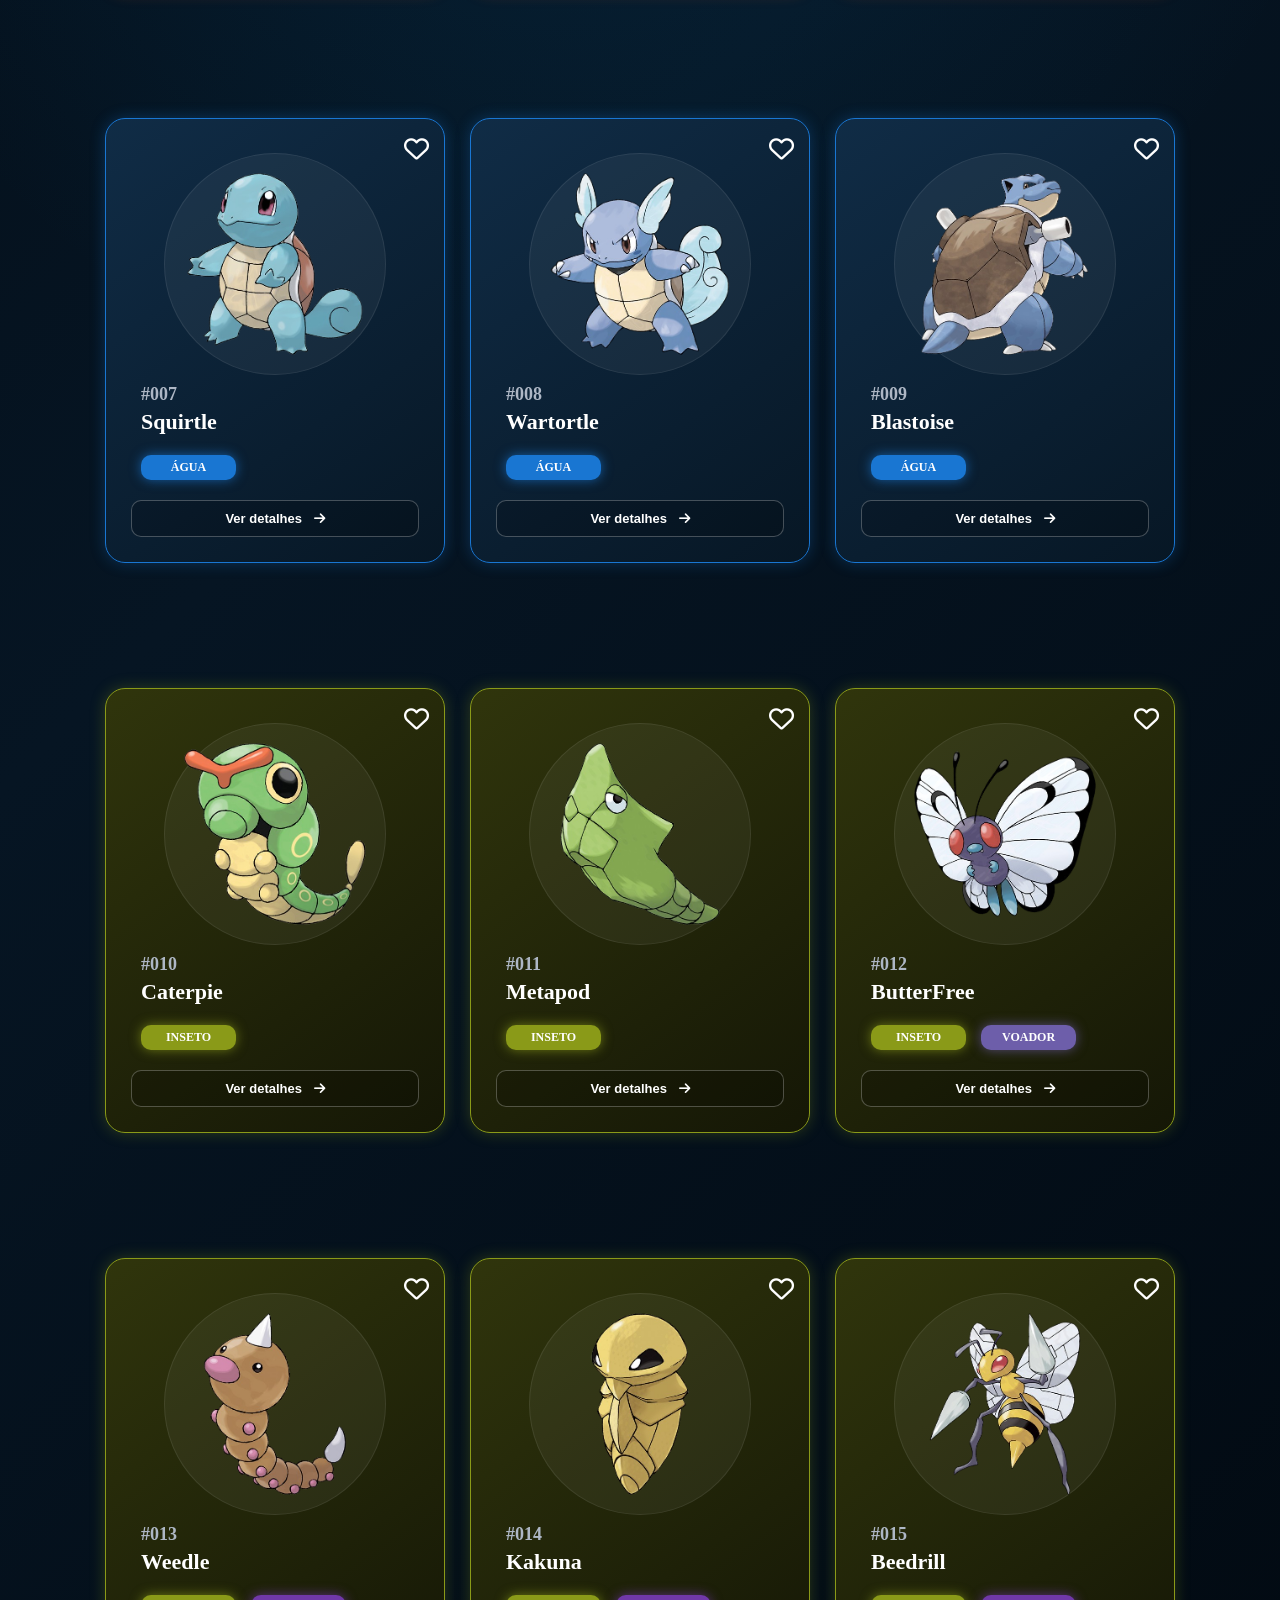
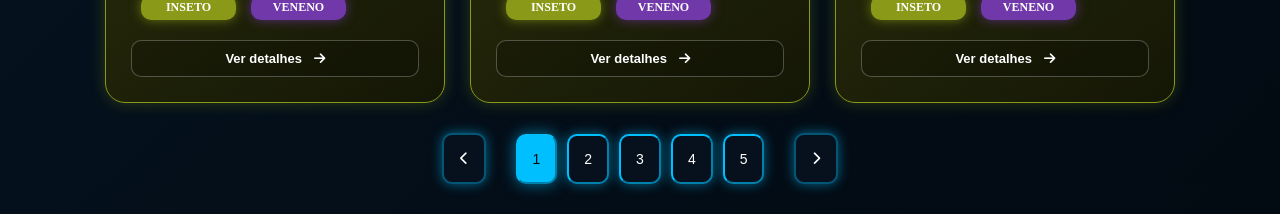
==== commit fac2e823: "Add files via upload" ====
--- a/pokedex/index.html
+++ b/pokedex/index.html
@@ -27,7 +27,7 @@
                 </a>
             </nav>
 
-            <div class="pesquisar-pokemon">
+            <div class="pesquisar-pokemon" id="pesquisar-pokemon">
                 <i class="fa-solid fa-magnifying-glass"></i>
                 <input type="text" id="campo-pesquisa" placeholder="Pesquisar Pokémon...">
             </div>
@@ -668,9 +668,9 @@
                  <i class="fa-solid fa-chevron-right"></i>
             </button>
         </div>
-
-
     </main>
     
+    <script src="script.js"></script>
+
 </body>
 </html>
--- a/pokedex/style.css
+++ b/pokedex/style.css
@@ -41,10 +41,11 @@
     font-weight: bold;
 }
 
-.options{
+.options {
     position: absolute;
-    display: flex;
-    left: 38%;
+    left: 50%;
+    transform: translateX(-50%);
+    display: flex;
     background-color: #5a0b04;
     border-radius: 80px;
     border: 2px solid red;
@@ -65,7 +66,8 @@
 }
 
 .options:hover{
-    transform: scale(1.06);
+    transform: translateX(-50%) scale(1.06);
+    box-shadow: 0 0 40px #cf1b26;
     box-shadow: 0 0 40px  #cf1b26;
 }
 
@@ -308,7 +310,7 @@
 .pokemon-card{
     margin-top: 100px;
     position: relative;
-    width: 340px;
+    width: 100%;
     background: linear-gradient(145deg, #102c19, #07160d);
     padding: 25px;
     overflow: hidden;
@@ -557,11 +559,13 @@
 
 .lista-pokemons {
     display: grid;
-    grid-template-columns: repeat(5, 340px);
-    column-gap: 25px;
-    row-gap: -10px;
+    grid-template-columns: repeat(auto-fit, minmax(260px, 340px));
+    gap: 25px;
     justify-content: center;
-}
+    padding: 0 40px;
+    width: 100%;
+}
+
 
 
 .pokemon-card.planta {
@@ -725,4 +729,99 @@
     color: #020b14;
     border-color: #00bfff;
     box-shadow: 0 0 15px rgba(0, 191, 255, 0.6);
+}
+
+
+@media (max-width: 1500px) {
+
+
+    .pokemon-imagem {
+        height: 240px;
+    }
+
+    .pokemon-imagem img {
+        width: 200px;
+    }
+
+    .pokemon-imagem::before {
+        width: 220px;
+        height: 220px;
+    }
+
+    .pokemon-dia {
+        width: 520px;
+        right: 30px;
+    }
+
+    .pokemon-dia-imagem {
+        width: 190px;
+        height: 190px;
+    }
+
+    .pokemon-dia-imagem img {
+        width: 170px;
+    }
+
+    .pesquisar-pokemon {
+        width: 350px;
+        right: 30px;
+    }
+
+    .conteudo-header img {
+        width: 150px;
+    }
+
+    .conteudo-header h1 {
+        font-size: 38px;
+    }
+
+    .options a {
+        font-size: 18px;
+        margin: 22px;
+    }
+
+    .pesquisar-pokemon {
+        width: 350px;
+        right: 30px;
+    }
+}
+
+
+
+@media (max-width: 1200px) {
+
+
+    .pokemon-dia {
+        position: static;
+        width: 85%;
+        margin: 40px auto;
+    }
+
+    .conteudo-main {
+        padding-left: 60px;
+    }
+
+    .p-conteudo-main {
+        margin-left: 60px;
+    }
+
+    .todos {
+        padding-left: 60px;
+        padding-top: 60px;
+    }
+
+    .conteudo-header {
+        flex-wrap: wrap;
+        justify-content: center;
+    }
+
+    .options {
+        position: static;
+        transform: none;
+    }
+
+    .pesquisar-pokemon {
+        position: static;
+        width: 350px;
+    }
 }
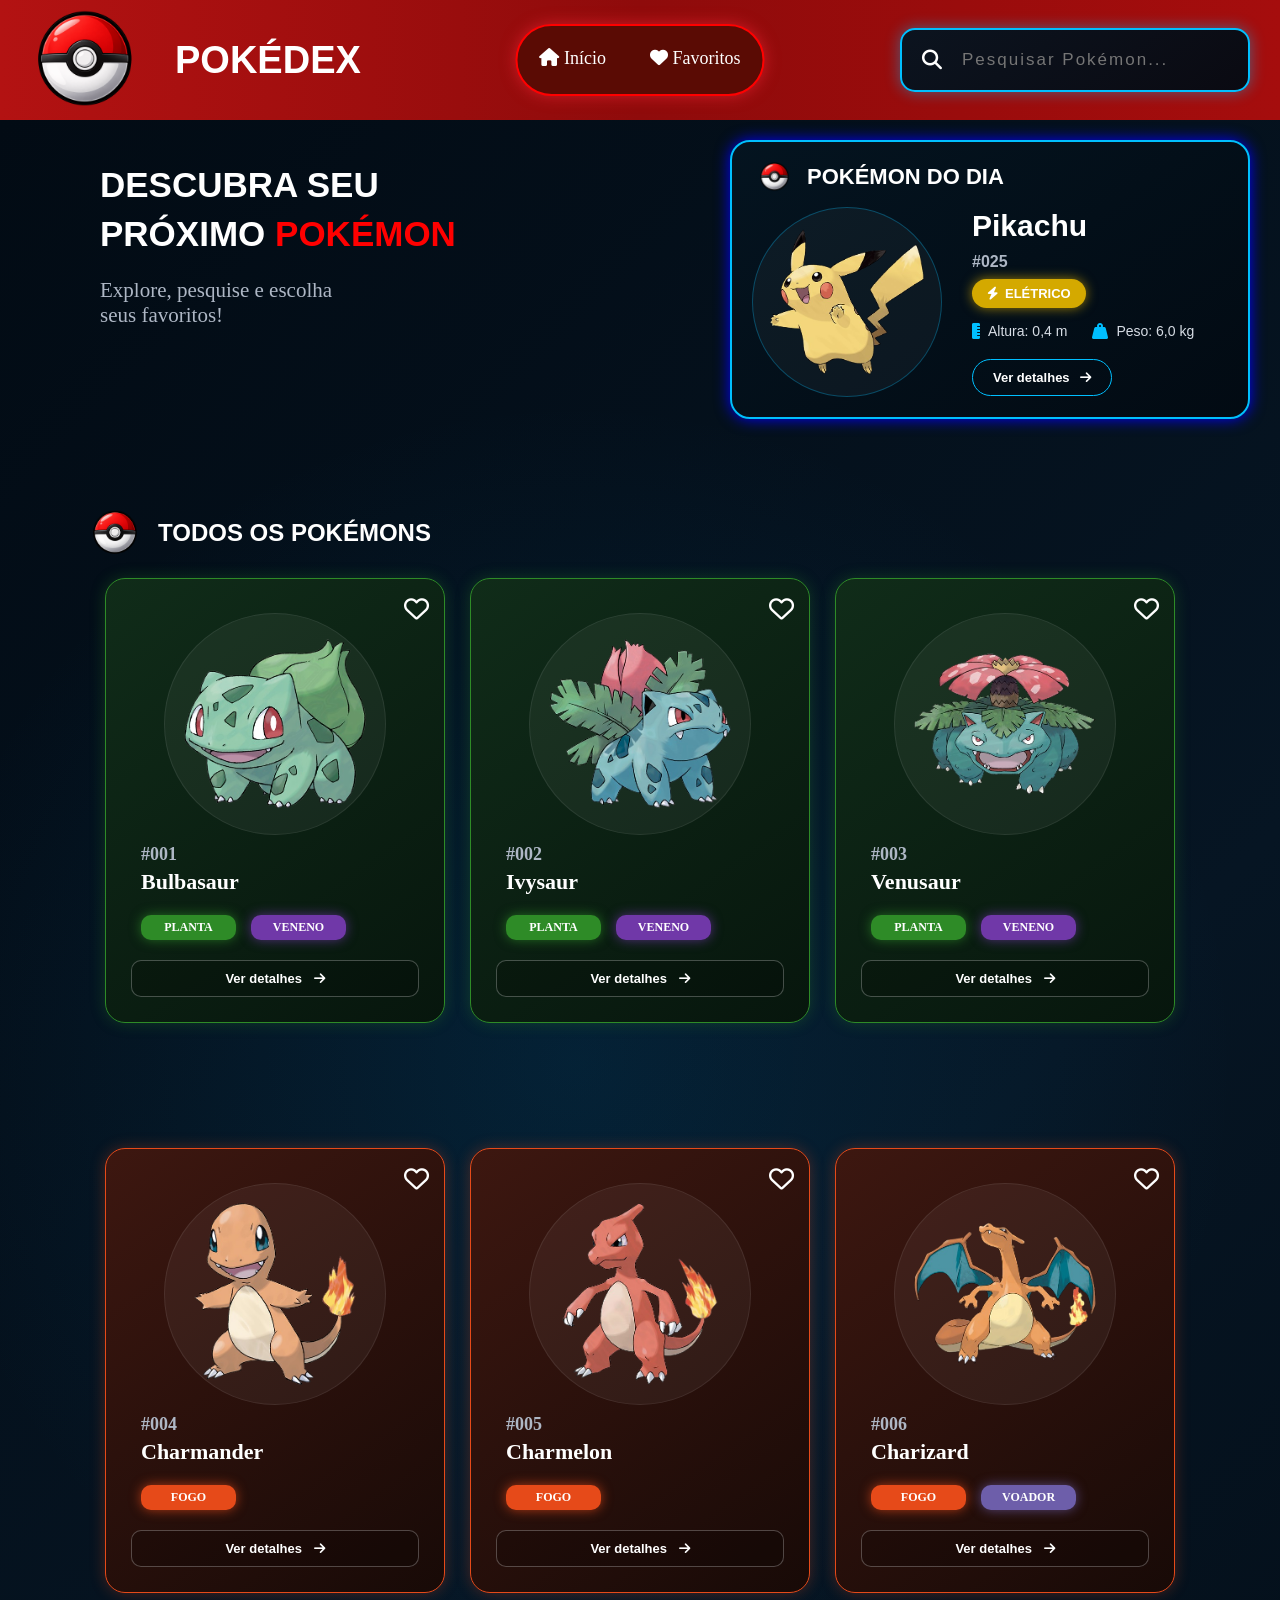
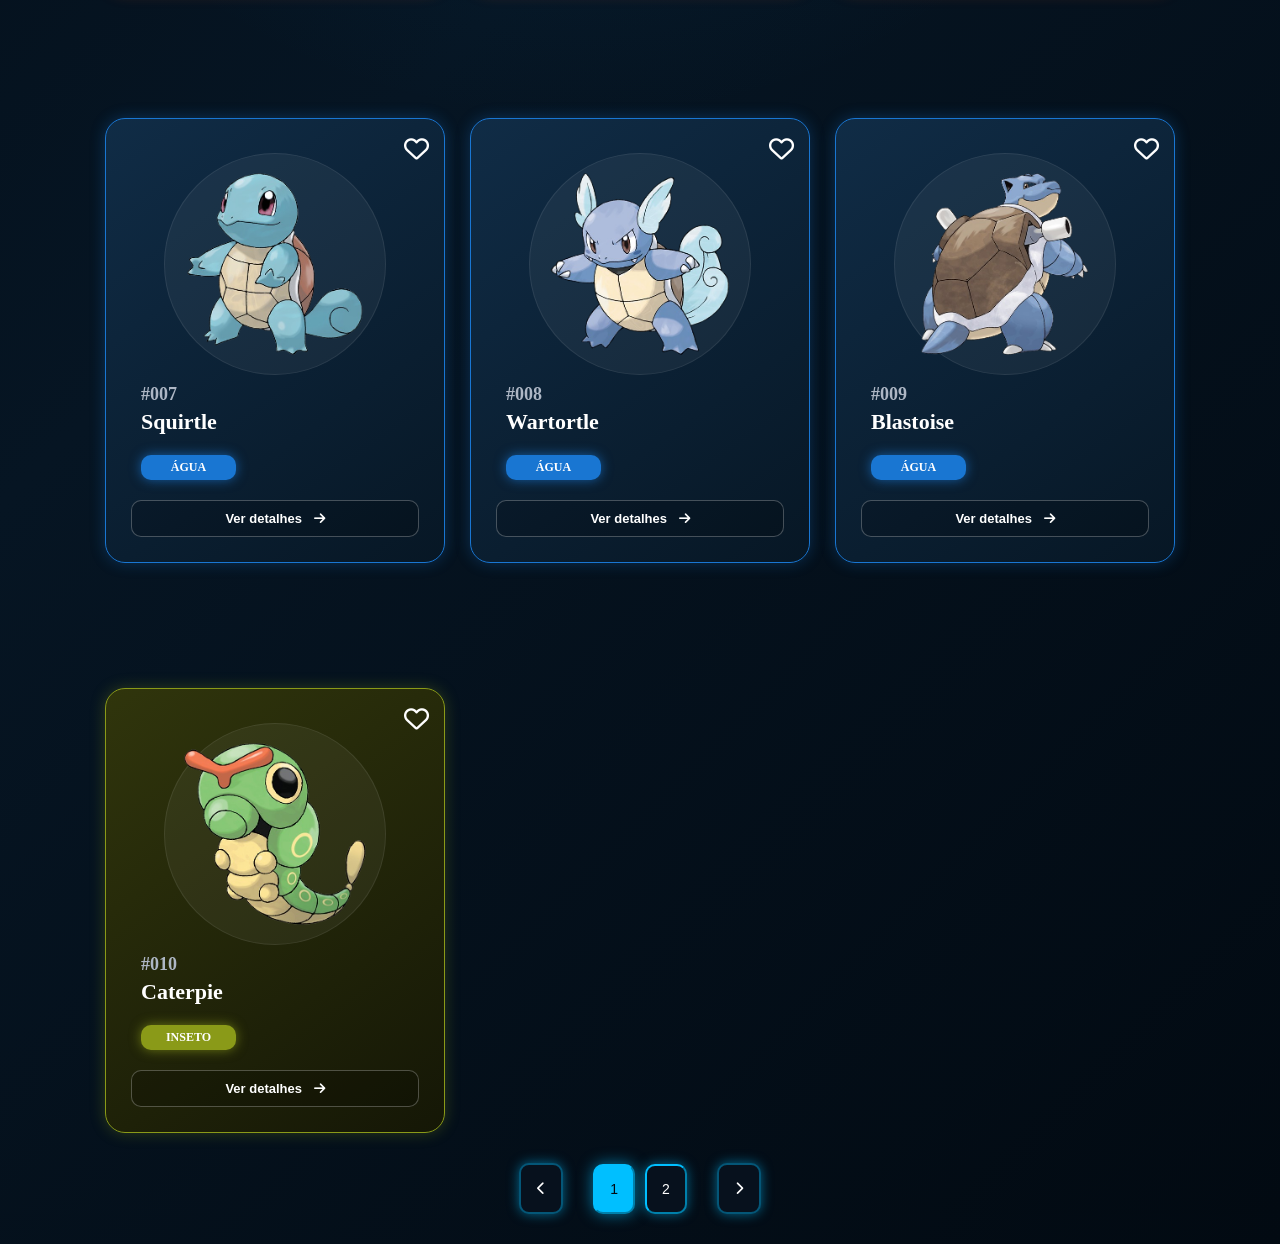
==== commit 39bd0fc0: "Add files via upload" ====
--- a/pokedex/index.html
+++ b/pokedex/index.html
@@ -656,13 +656,7 @@
                 <i class="fa-solid fa-chevron-left"></i>
             </button>
 
-            <div class="numeros-pagina">
-                <button class="numeros ativo">1</button>
-                <button class="numeros">2</button>
-                <button class="numeros">3</button>
-                <button class="numeros">4</button>
-                <button class="numeros">5</button>
-            </div>
+            <div class="numeros-pagina"></div>
 
              <button class="seta-pagina">
                  <i class="fa-solid fa-chevron-right"></i>
--- a/pokedex/style.css
+++ b/pokedex/style.css
@@ -54,6 +54,7 @@
 }
 
 .options a{
+    border-bottom: 3px solid transparent;
     color: white;
     text-decoration: none;
     font-size: 23px;
@@ -63,6 +64,10 @@
 
 .options a:hover{
     transform: scale(1.08);
+}
+
+.options a.ativo{
+    border-bottom-color: red; 
 }
 
 .options:hover{
@@ -824,4 +829,8 @@
         position: static;
         width: 350px;
     }
+}
+
+.clicado{
+    color: red;
 }
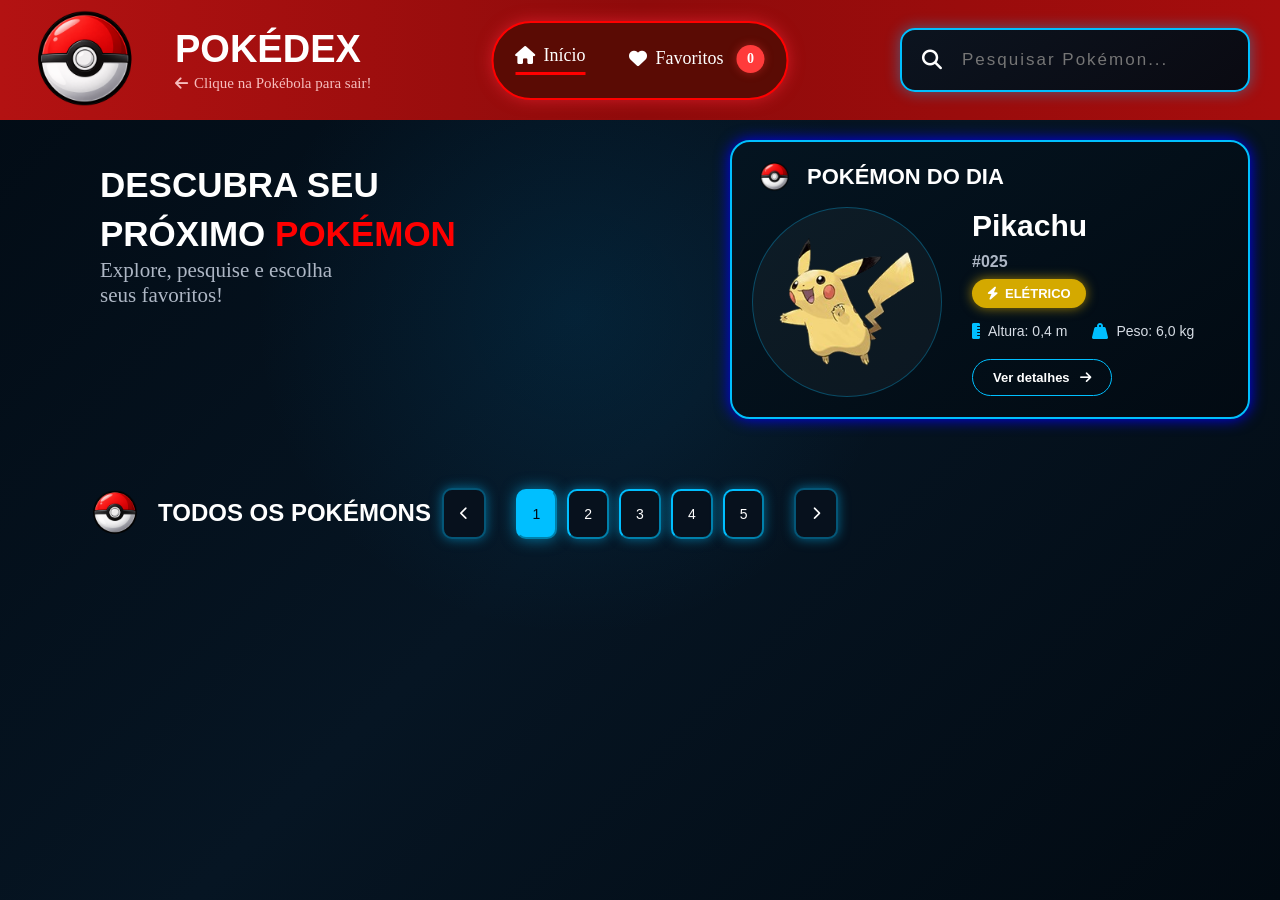
==== commit adfbb335: "Add files via upload" ====
--- a/pokedex/index.html
+++ b/pokedex/index.html
@@ -1,29 +1,46 @@
 <!DOCTYPE html>
 <html lang="en">
+
 <head>
     <meta charset="UTF-8">
     <meta name="viewport" content="width=device-width, initial-scale=1.0">
     <title>Document</title>
-    <link rel="stylesheet" href="style.css">
+    <link rel="stylesheet" href="CSS/style.css">
     <link rel="stylesheet" href="https://cdnjs.cloudflare.com/ajax/libs/font-awesome/6.5.1/css/all.min.css">
 </head>
+
 <body>
 
     <header>
 
         <div class="conteudo-header">
-            <img src="imagens/logo.png" alt="logotipo">
-            <h1>POKÉDEX</h1>
+
+            <button type="button" class="botao-pokebola" aria-label="Clique para girar a Pokébola">
+                <img src="imagens/logo.png" alt="Pokébola" class="logo-pokebola">
+
+                <span class="aviso-pokebola">
+                    Clique para Sair!
+                </span>
+            </button>
+
+            <div class="titulo-header">
+                <h1>POKÉDEX</h1>
+                <span class="dica-pokebola">
+                    <i class="fa-solid fa-arrow-left"></i>
+                    Clique na Pokébola para sair!
+                </span>
+            </div>
 
             <nav class="options">
-                <a href="">
+                <a href="" id="menu-inicio" class="ativo">
                     <i class="fa-solid fa-house"></i>
                     Início
                 </a>
 
-                <a href="">
+                <a href="" id="menu-favoritos">
                     <i class="fa-solid fa-heart"></i>
                     Favoritos
+                    <span id="contador-favoritos">0</span>
                 </a>
             </nav>
 
@@ -31,7 +48,7 @@
                 <i class="fa-solid fa-magnifying-glass"></i>
                 <input type="text" id="campo-pesquisa" placeholder="Pesquisar Pokémon...">
             </div>
-            
+
         </div>
     </header>
 
@@ -69,12 +86,12 @@
                     <div class="pokemon-dia-dados">
                         <p>
                             <i class="fa-solid fa-ruler-vertical"></i>
-                             Altura: 0,4 m
+                            Altura: 0,4 m
                         </p>
 
-                         <p>
+                        <p>
                             <i class="fa-solid fa-weight-hanging"></i>
-                             Peso: 6,0 kg
+                            Peso: 6,0 kg
                         </p>
                     </div>
 
@@ -89,38 +106,30 @@
 
         <div class="todos">
             <img src="imagens/logo.png" alt="">
-            <h2>TODOS OS POKÉMONS</h2>
+            <h2 id="titulo-pokemons">TODOS OS POKÉMONS</h2>
         </div>
 
         <div class="lista-pokemons">
-            
-            <article class="pokemon-card planta"> 
+
+            <!-- <article class="pokemon-card"> 
 
                 <button class="favorito">
                     <i class="fa-regular fa-heart"></i>
                 </button>
 
                 <div class="pokemon-imagem">
-                    <img src="imagens/bulbasaur.png" alt="">
+                    
                 </div>
 
                 <div class="pokemon-info">
 
                     <span class="numero">
-                        #001
+                       
                     </span>
 
-                    <h3>Bulbasaur</h3>
-
-                    <div class="tipos">
-                        <span class="tipo tipo-planta">
-                            Planta
-                        </span>
-
-                        <span class="tipo tipo-veneno">
-                            Veneno
-                        </span>
-                    </div>
+                    <h3></h3>
+
+                    <div class="tipos"></div>
 
                 <button class="ver-detalhes">
                     Ver detalhes
@@ -129,542 +138,228 @@
 
                 </div>
 
-            </article>
-
-
-            <article class="pokemon-card planta"> 
-
-                <button class="favorito">
-                    <i class="fa-regular fa-heart"></i>
-                </button>
-
-                <div class="pokemon-imagem">
-                    <img src="imagens/ivysaur.png" alt="">
-                </div>
-
-                <div class="pokemon-info">
-
-                    <span class="numero">
-                        #002
-                    </span>
-
-                    <h3>Ivysaur</h3>
-
-                    <div class="tipos">
-                        <span class="tipo tipo-planta">
-                            Planta
-                        </span>
-
-                        <span class="tipo tipo-veneno">
-                            Veneno
-                        </span>
-                    </div>
-
-                <button class="ver-detalhes">
-                    Ver detalhes
-                    <i class="fa-solid fa-arrow-right"></i>
-                </button>
-
-                </div>
-
-            </article>
-
-
-
-            <article class="pokemon-card planta"> 
-
-                <button class="favorito">
-                    <i class="fa-regular fa-heart"></i>
-                </button>
-
-                <div class="pokemon-imagem">
-                    <img src="imagens/venusaur.png" alt="">
-                </div>
-
-                <div class="pokemon-info">
-
-                    <span class="numero">
-                        #003
-                    </span>
-
-                    <h3>Venusaur</h3>
-
-                    <div class="tipos">
-                        <span class="tipo tipo-planta">
-                            Planta
-                        </span>
-
-                        <span class="tipo tipo-veneno">
-                            Veneno
-                        </span>
-                    </div>
-
-                <button class="ver-detalhes">
-                    Ver detalhes
-                    <i class="fa-solid fa-arrow-right"></i>
-                </button>
-
-                </div>
-
-            </article>
-
-
-
-            <article class="pokemon-card fogo"> 
-
-                <button class="favorito">
-                    <i class="fa-regular fa-heart"></i>
-                </button>
-
-                <div class="pokemon-imagem">
-                    <img src="imagens/charmander.png" alt="">
-                </div>
-
-                <div class="pokemon-info">
-
-                    <span class="numero">
-                        #004
-                    </span>
-
-                    <h3>Charmander</h3>
-
-                    <div class="tipos">
-                        <span class="tipo tipo-fogo">
-                            Fogo
-                        </span>
-                    </div>
-
-                <button class="ver-detalhes">
-                    Ver detalhes
-                    <i class="fa-solid fa-arrow-right"></i>
-                </button>
-
-                </div>
-
-            </article>
-
-
-
-            <article class="pokemon-card fogo"> 
-
-                <button class="favorito">
-                    <i class="fa-regular fa-heart"></i>
-                </button>
-
-                <div class="pokemon-imagem">
-                    <img src="imagens/charmeleon.png" alt="">
-                </div>
-
-                <div class="pokemon-info">
-
-                    <span class="numero">
-                        #005
-                    </span>
-
-                    <h3>Charmelon</h3>
-
-                    <div class="tipos">
-                        <span class="tipo tipo-fogo">
-                            Fogo
-                        </span>
-                    </div>
-
-                <button class="ver-detalhes">
-                    Ver detalhes
-                    <i class="fa-solid fa-arrow-right"></i>
-                </button>
-
-                </div>
-
-            </article>
-
-
-
-            <article class="pokemon-card fogo"> 
-
-                <button class="favorito">
-                    <i class="fa-regular fa-heart"></i>
-                </button>
-
-                <div class="pokemon-imagem">
-                    <img src="imagens/charizard.png" alt="">
-                </div>
-
-                <div class="pokemon-info">
-
-                    <span class="numero">
-                        #006
-                    </span>
-
-                    <h3>Charizard</h3>
-
-                    <div class="tipos">
-                        <span class="tipo tipo-fogo">
-                            Fogo
-                        </span>
-
-                        <span class="tipo tipo-voador">
-                            Voador
-                        </span>
-                    </div>
-
-                <button class="ver-detalhes">
-                    Ver detalhes
-                    <i class="fa-solid fa-arrow-right"></i>
-                </button>
-
-                </div>
-
-            </article>
-
-
-
-
-            <article class="pokemon-card agua"> 
-
-                <button class="favorito">
-                    <i class="fa-regular fa-heart"></i>
-                </button>
-
-                <div class="pokemon-imagem">
-                    <img src="imagens/squirtle.png" alt="">
-                </div>
-
-                <div class="pokemon-info">
-
-                    <span class="numero">
-                        #007
-                    </span>
-
-                    <h3>Squirtle</h3>
-
-                    <div class="tipos">
-                        <span class="tipo tipo-agua">
-                            Água
-                        </span>
-                    </div>
-
-                <button class="ver-detalhes">
-                    Ver detalhes
-                    <i class="fa-solid fa-arrow-right"></i>
-                </button>
-
-                </div>
-
-            </article>
-
-
-
-
-            <article class="pokemon-card agua"> 
-
-                <button class="favorito">
-                    <i class="fa-regular fa-heart"></i>
-                </button>
-
-                <div class="pokemon-imagem">
-                    <img src="imagens/wartortle.png" alt="">
-                </div>
-
-                <div class="pokemon-info">
-
-                    <span class="numero">
-                        #008
-                    </span>
-
-                    <h3>Wartortle</h3>
-
-                    <div class="tipos">
-                        <span class="tipo tipo-agua">
-                            Água
-                        </span>
-                    </div>
-
-                <button class="ver-detalhes">
-                    Ver detalhes
-                    <i class="fa-solid fa-arrow-right"></i>
-                </button>
-
-                </div>
-
-            </article>
-
-
-            <article class="pokemon-card agua"> 
-
-                <button class="favorito">
-                    <i class="fa-regular fa-heart"></i>
-                </button>
-
-                <div class="pokemon-imagem">
-                    <img src="imagens/blastoise.png" alt="">
-                </div>
-
-                <div class="pokemon-info">
-
-                    <span class="numero">
-                        #009
-                    </span>
-
-                    <h3>Blastoise</h3>
-
-                    <div class="tipos">
-                        <span class="tipo tipo-agua">
-                            Água
-                        </span>
-                    </div>
-
-                <button class="ver-detalhes">
-                    Ver detalhes
-                    <i class="fa-solid fa-arrow-right"></i>
-                </button>
-
-                </div>
-
-            </article>
-
-
-            <article class="pokemon-card inseto"> 
-
-                <button class="favorito">
-                    <i class="fa-regular fa-heart"></i>
-                </button>
-
-                <div class="pokemon-imagem">
-                    <img src="imagens/caterpie.png" alt="">
-                </div>
-
-                <div class="pokemon-info">
-
-                    <span class="numero">
-                        #010
-                    </span>
-
-                    <h3>Caterpie</h3>
-
-                    <div class="tipos">
-                        <span class="tipo tipo-inseto">
-                            Inseto
-                        </span>
-                    </div>
-
-                <button class="ver-detalhes">
-                    Ver detalhes
-                    <i class="fa-solid fa-arrow-right"></i>
-                </button>
-
-                </div>
-
-            </article>
-
-
-
-            <article class="pokemon-card inseto"> 
-
-                <button class="favorito">
-                    <i class="fa-regular fa-heart"></i>
-                </button>
-
-                <div class="pokemon-imagem">
-                    <img src="imagens/metapod.png" alt="">
-                </div>
-
-                <div class="pokemon-info">
-
-                    <span class="numero">
-                        #011
-                    </span>
-
-                    <h3>Metapod</h3>
-
-                    <div class="tipos">
-                        <span class="tipo tipo-inseto">
-                            Inseto
-                        </span>
-                    </div>
-
-                <button class="ver-detalhes">
-                    Ver detalhes
-                    <i class="fa-solid fa-arrow-right"></i>
-                </button>
-
-                </div>
-
-            </article>
-
-
-
-            <article class="pokemon-card inseto"> 
-
-                <button class="favorito">
-                    <i class="fa-regular fa-heart"></i>
-                </button>
-
-                <div class="pokemon-imagem">
-                    <img src="imagens/butterfree.png" alt="">
-                </div>
-
-                <div class="pokemon-info">
-
-                    <span class="numero">
-                        #012
-                    </span>
-
-                    <h3>ButterFree</h3>
-
-                    <div class="tipos">
-                        <span class="tipo tipo-inseto">
-                            Inseto
-                        </span>
-
-                        <span class="tipo tipo-voador">
-                            Voador
-                        </span>
-                    </div>
-
-                <button class="ver-detalhes">
-                    Ver detalhes
-                    <i class="fa-solid fa-arrow-right"></i>
-                </button>
-
-                </div>
-
-            </article>
-
-
-
-            <article class="pokemon-card inseto"> 
-
-                <button class="favorito">
-                    <i class="fa-regular fa-heart"></i>
-                </button>
-
-                <div class="pokemon-imagem">
-                    <img src="imagens/weedle.png" alt="">
-                </div>
-
-                <div class="pokemon-info">
-
-                    <span class="numero">
-                        #013
-                    </span>
-
-                    <h3>Weedle</h3>
-
-                    <div class="tipos">
-                        <span class="tipo tipo-inseto">
-                            Inseto
-                        </span>
-
-                        <span class="tipo tipo-veneno">
-                            Veneno
-                        </span>
-                    </div>
-
-                <button class="ver-detalhes">
-                    Ver detalhes
-                    <i class="fa-solid fa-arrow-right"></i>
-                </button>
-
-                </div>
-
-            </article>
-
-
-
-            <article class="pokemon-card inseto"> 
-
-                <button class="favorito">
-                    <i class="fa-regular fa-heart"></i>
-                </button>
-
-                <div class="pokemon-imagem">
-                    <img src="imagens/kakuna.png" alt="">
-                </div>
-
-                <div class="pokemon-info">
-
-                    <span class="numero">
-                        #014
-                    </span>
-
-                    <h3>Kakuna</h3>
-
-                    <div class="tipos">
-                        <span class="tipo tipo-inseto">
-                            Inseto
-                        </span>
-
-                        <span class="tipo tipo-veneno">
-                            Veneno
-                        </span>
-
-                    </div>
-
-                <button class="ver-detalhes">
-                    Ver detalhes
-                    <i class="fa-solid fa-arrow-right"></i>
-                </button>
-
-                </div>
-
-            </article>
-
-
-
-            <article class="pokemon-card inseto"> 
-
-                <button class="favorito">
-                    <i class="fa-regular fa-heart"></i>
-                </button>
-
-                <div class="pokemon-imagem">
-                    <img src="imagens/beedrill.png" alt="">
-                </div>
-
-                <div class="pokemon-info">
-
-                    <span class="numero">
-                        #015
-                    </span>
-
-                    <h3>Beedrill</h3>
-
-                    <div class="tipos">
-                        <span class="tipo tipo-inseto">
-                            Inseto
-                        </span>
-
-                        <span class="tipo tipo-veneno">
-                            Veneno
-                        </span>
-                    </div>
-
-                <button class="ver-detalhes">
-                    Ver detalhes
-                    <i class="fa-solid fa-arrow-right"></i>
-                </button>
-
-                </div>
-
-            </article>
-        </div>
+            </article> -->
+        </div>
+
+
 
         <div class="paginacao">
-            
+
             <button class="seta-pagina">
                 <i class="fa-solid fa-chevron-left"></i>
             </button>
 
             <div class="numeros-pagina"></div>
 
-             <button class="seta-pagina">
-                 <i class="fa-solid fa-chevron-right"></i>
+            <button class="seta-pagina">
+                <i class="fa-solid fa-chevron-right"></i>
             </button>
         </div>
+
+
+
+
+
+        <!-- ==================== DETALHES DO POKÉMON ==================== -->
+
+        <div class="modal-detalhes" id="modal-detalhes">
+
+            <section class="card-detalhes" role="dialog" aria-modal="true" aria-labelledby="nome-detalhes">
+
+                <!-- Fechar modal -->
+                <button type="button" class="fechar-detalhes" aria-label="Fechar detalhes">
+                    <i class="fa-solid fa-xmark"></i>
+                </button>
+
+                <!-- Lado esquerdo: imagem -->
+                <div class="visual-detalhes">
+
+                    <div class="moldura-pokemon">
+
+                        <div class="efeito-fundo"></div>
+
+                        <img id="imagem-detalhes"
+                            src="https://raw.githubusercontent.com/PokeAPI/sprites/master/sprites/pokemon/other/official-artwork/6.png"
+                            alt="Imagem do Pokémon">
+
+                        <div class="plataforma-pokemon"></div>
+
+                    </div>
+
+                </div>
+
+                <!-- Lado direito: informações -->
+                <div class="conteudo-detalhes">
+
+                    <div class="identificacao-detalhes">
+
+                        <span id="numero-detalhes">#0006</span>
+
+                        <div class="titulo-pokemon-detalhes">
+
+                            <h2 id="nome-detalhes">Charizard</h2>
+
+                            <button type="button" class="favoritar-detalhes" aria-label="Favoritar Pokémon">
+                                <i class="fa-regular fa-heart"></i>
+                            </button>
+
+                        </div>
+
+                        <!-- Tipos -->
+                        <div id="tipos-detalhes">
+
+                            <span class="tipo-detalhes tipo-fogo">
+                                <i class="fa-solid fa-fire"></i>
+                                Fogo
+                            </span>
+
+                            <span class="tipo-detalhes tipo-voador">
+                                <i class="fa-solid fa-feather"></i>
+                                Voador
+                            </span>
+
+                        </div>
+
+                    </div>
+
+                    <!-- Descrição -->
+                    <div class="descricao-detalhes">
+
+                        <p id="descricao-pokemon">
+                            Charizard é um Pokémon do tipo Fogo e Voador.
+                            Ele expele chamas intensas que podem derreter rochas.
+                            Quanto mais ferozes são suas batalhas, mais forte se torna.
+                        </p>
+
+                    </div>
+
+                    <div class="divisor-detalhes"></div>
+
+                    <!-- Informações gerais -->
+                    <div class="informacoes-detalhes">
+
+                        <div class="info-detalhes">
+
+                            <i class="fa-solid fa-ruler-vertical"></i>
+
+                            <div>
+                                <span>ALTURA</span>
+                                <strong id="altura-detalhes">1,7 m</strong>
+                            </div>
+
+                        </div>
+
+                        <div class="info-detalhes">
+
+                            <i class="fa-solid fa-weight-hanging"></i>
+
+                            <div>
+                                <span>PESO</span>
+                                <strong id="peso-detalhes">90,5 kg</strong>
+                            </div>
+
+                        </div>
+
+                        <div class="info-detalhes">
+
+                            <i class="fa-regular fa-star"></i>
+
+                            <div>
+                                <span>HABILIDADE</span>
+                                <strong id="habilidade-detalhes">Blaze</strong>
+                            </div>
+
+                        </div>
+
+                        <div class="info-detalhes">
+
+                            <i class="fa-solid fa-medal"></i>
+
+                            <div>
+                                <span>EXPERIÊNCIA BASE</span>
+                                <strong id="experiencia-detalhes">240</strong>
+                            </div>
+
+                        </div>
+
+                    </div>
+
+                    <!-- Estatísticas -->
+                    <div class="estatisticas-detalhes">
+
+                        <h3>ESTATÍSTICAS BASE</h3>
+
+                        <div class="linha-stat">
+                            <span>HP</span>
+                            <div class="barra-stat">
+                                <div id="barra-hp" class="progresso-stat" style="width: 52%;"></div>
+                            </div>
+                            <strong id="valor-hp">78</strong>
+                        </div>
+
+                        <div class="linha-stat">
+                            <span>Ataque</span>
+                            <div class="barra-stat">
+                                <div id="barra-ataque" class="progresso-stat" style="width: 56%;"></div>
+                            </div>
+                            <strong id="valor-ataque">84</strong>
+                        </div>
+
+                        <div class="linha-stat">
+                            <span>Defesa</span>
+                            <div class="barra-stat">
+                                <div id="barra-defesa" class="progresso-stat" style="width: 52%;"></div>
+                            </div>
+                            <strong id="valor-defesa">78</strong>
+                        </div>
+
+                        <div class="linha-stat">
+                            <span>At. Especial</span>
+                            <div class="barra-stat">
+                                <div id="barra-ataque-especial" class="progresso-stat" style="width: 73%;"></div>
+                            </div>
+                            <strong id="valor-ataque-especial">109</strong>
+                        </div>
+
+                        <div class="linha-stat">
+                            <span>Def. Especial</span>
+                            <div class="barra-stat">
+                                <div id="barra-defesa-especial" class="progresso-stat" style="width: 57%;"></div>
+                            </div>
+                            <strong id="valor-defesa-especial">85</strong>
+                        </div>
+
+                        <div class="linha-stat">
+                            <span>Velocidade</span>
+                            <div class="barra-stat">
+                                <div id="barra-velocidade" class="progresso-stat" style="width: 67%;"></div>
+                            </div>
+                            <strong id="valor-velocidade">100</strong>
+                        </div>
+
+                    </div>
+
+                </div>
+
+            </section>
+
+        </div>
+
+
+
+
     </main>
-    
-    <script src="script.js"></script>
+
+    <script src="JS/cardApi.js" defer></script>
+    <script src="JS/favoritos.js" defer></script>
+    <script src="JS/pesquisa.js" defer></script>
+    <script src="JS/paginacaoHTML.js" defer></script>
+    <script src="JS/CardDetalhesAPI.js" defer></script>
+    <script src="JS/navegacao.js" defer></script>
+    <script src="JS/script.js" defer></script>
+
+
 
 </body>
+
 </html>
--- a/pokedex/CSS/style.css
+++ b/pokedex/CSS/style.css
@@ -0,0 +1,1455 @@
+* {
+    margin: 0;
+    padding: 0;
+    box-sizing: border-box;
+}
+
+body {
+    min-height: 100vh;
+
+    background: radial-gradient(circle at 45% 35%, rgba(0, 119, 182, 0.15), transparent 35%), linear-gradient(135deg, #020b14, #061523, #020a12);
+    background-attachment: fixed;
+}
+
+main {
+    position: relative;
+    background: transparent;
+}
+
+header {
+    background: linear-gradient(90deg, #b31212, #8f0b0b, #a50d0d);
+    position: sticky;
+    top: 0;
+    z-index: 1000;
+
+}
+
+.conteudo-header img {
+    width: 200px;
+}
+
+.conteudo-header {
+    display: flex;
+    flex-direction: row;
+    align-items: center;
+    gap: 15px;
+    padding: 10px;
+}
+
+.conteudo-header h1 {
+    font-family: Arial, Helvetica, sans-serif;
+    font-weight: 800;
+    font-size: 45px;
+    color: white;
+    font-weight: bold;
+}
+
+.titulo-header {
+    display: flex;
+    flex-direction: column;
+    justify-content: center;
+    gap: 4px;
+}
+
+.dica-pokebola {
+    display: inline-flex;
+    align-items: center;
+    gap: 6px;
+    font-size: 15px;
+    color: #ffd0d0;
+    opacity: 0.9;
+    white-space: nowrap;
+}
+
+.botao-pokebola.clicada img{
+    animation: clickPokebola 2s ease-in-out forwards;
+}
+
+@keyframes clickPokebola {
+
+    0% {
+        transform: scale(1);
+    }
+
+    50% {
+        transform: scale(0.8) rotate(-180deg);
+    }
+
+    100% {
+        transform: scale(1) rotate(360deg);
+    }
+}
+
+.options {
+    position: absolute;
+    align-items: center;
+    left: 50%;
+    transform: translateX(-50%);
+    display: flex;
+    background-color: #5a0b04;
+    border-radius: 80px;
+    border: 2px solid red;
+    box-shadow: 0 0 15px #cf1b26;
+}
+
+.options a {
+    display: inline-flex;
+    align-items: center;
+    justify-content: center;
+    gap: 8px;
+    border-bottom: 3px solid transparent;
+    color: white;
+    text-decoration: none;
+    font-size: 23px;
+    margin: 30px;
+    transition: 0.3s;
+}
+
+.options a:hover {
+    transform: scale(1.08);
+}
+
+.options a.ativo {
+    border-bottom-color: red;
+    padding-bottom: 6px;
+}
+
+.pesquisar-pokemon {
+    position: absolute;
+    display: flex;
+    align-items: center;
+    right: 100px;
+    width: 450px;
+    border-radius: 15px;
+    background: linear-gradient(145deg, rgba(4, 20, 32, 0.95), rgba(2, 10, 18, 0.95));
+    border: 2px solid #00bfff;
+    box-shadow: 0 0 15px rgba(0, 191, 255, 0.45);
+    transition: 0.3s;
+}
+
+.pesquisar-pokemon:hover {
+    transform: scale(1.05);
+    box-shadow: 0 0 40px rgba(0, 191, 255, 0.45);
+}
+
+
+.pesquisar-pokemon input {
+    background-color: transparent;
+    outline: none;
+    border: none;
+    width: 100%;
+    padding: 20px;
+    color: white;
+    font-size: 17px;
+    letter-spacing: 2px;
+}
+
+.pesquisa input::placeholder {
+    color: #7f8794;
+}
+
+.pesquisar-pokemon i {
+    color: white;
+    margin-left: 20px;
+    font-size: 20px;
+}
+
+.conteudo-main {
+    display: flex;
+    flex-direction: row;
+    align-items: center;
+    gap: 25px;
+    padding: 40px 0 0 100px;
+}
+
+.conteudo-main h1 {
+    font-family: Arial, Helvetica, sans-serif;
+    font-weight: 800;
+    color: white;
+    font-size: 35px;
+    line-height: 1.4;
+}
+
+.conteudo-main h1 span {
+    color: red;
+}
+
+.p-conteudo-main {
+    color: #aeb7c5;
+    margin-left: 100px;
+    font-size: 21px;
+}
+
+
+.pokemon-dia {
+    position: absolute;
+    top: 20px;
+    right: 60px;
+    width: 600px;
+    padding: 20px;
+    background: linear-gradient(145deg, rgba(4, 20, 32, 0.95), rgba(2, 10, 18, 0.95));
+    border: 2px solid deepskyblue;
+    border-radius: 20px;
+    box-shadow: 0 0 15px blue;
+    transition: 0.3s;
+}
+
+.pokemon-dia:hover {
+    transform: scale(1.05);
+}
+
+.pokemon-dia-titulo {
+    display: flex;
+    align-items: center;
+    gap: 10px;
+    margin-bottom: 15px;
+}
+
+.pokemon-dia-titulo img {
+    width: 45px;
+}
+
+.pokemon-dia-titulo h2 {
+    color: white;
+    font-family: Arial, Helvetica, sans-serif;
+    font-size: 22px;
+    font-weight: 800;
+}
+
+.pokemon-dia-conteudo {
+    display: flex;
+    align-items: center;
+    gap: 30px;
+}
+
+.pokemon-dia-imagem {
+    width: 230px;
+    height: 230px;
+    display: flex;
+    justify-content: center;
+    align-items: center;
+    border-radius: 50%;
+    background-color: rgba(255, 255, 255, 0.04);
+    border: 1px solid rgba(0, 191, 255, 0.3);
+}
+
+.pokemon-dia-imagem img {
+    width: 200px;
+    transition: 0.3s;
+}
+
+.pokemon-dia-imagem img:hover {
+    transform: scale(1.08);
+}
+
+.pokemon-dia-info {
+    flex: 1;
+    color: white;
+    font-family: Arial, Helvetica, sans-serif;
+}
+
+.pokemon-dia-info h2 {
+    color: white;
+    font-size: 30px;
+    font-weight: 800;
+    margin-bottom: 10px;
+}
+
+.pokemon-dia-tipo {
+    display: inline-flex;
+    align-items: center;
+    justify-content: center;
+    gap: 7px;
+    padding: 7px 15px;
+    color: white;
+    border-radius: 20px;
+    font-size: 13px;
+    margin-bottom: 15px;
+    font-weight: bold;
+    text-transform: uppercase;
+}
+
+.numero-dia {
+    display: block;
+    color: #aeb7c5;
+    font-size: 16px;
+    font-weight: bold;
+    margin-top: 8px;
+    margin-bottom: 8px;
+}
+
+.pokemon-dia-dados {
+    display: flex;
+    align-items: center;
+    gap: 25px;
+    margin-bottom: 20px;
+}
+
+.pokemon-dia-dados p {
+    display: flex;
+    align-items: center;
+    gap: 8px;
+    color: #d7dde5;
+    font-size: 14px;
+    white-space: nowrap;
+}
+
+.pokemon-dia-dados i {
+    color: deepskyblue;
+    font-size: 16px;
+}
+
+.pokemon-dia-detalhes {
+    padding: 10px 20px;
+    background-color: transparent;
+    color: white;
+    border: 1px solid deepskyblue;
+    border-radius: 20px;
+    font-size: 13px;
+    font-weight: bold;
+    cursor: pointer;
+    transition: 0.3s;
+}
+
+.pokemon-dia-detalhes i {
+    margin-left: 7px;
+    transition: 0.3s;
+}
+
+.pokemon-dia-detalhes:hover {
+    background-color: rgba(0, 191, 255, 0.1);
+    box-shadow: 0 0 12px rgba(0, 191, 255, 0.5);
+    transform: scale(1.05);
+}
+
+.pokemon-dia-detalhes:hover i {
+    transform: translateX(5px);
+}
+
+
+.todos img {
+    width: 70px;
+    margin-bottom: -100px;
+    margin-top: 10px;
+}
+
+.todos {
+    display: flex;
+    flex-direction: row;
+    gap: 8px;
+    align-items: center;
+    padding: 150px 0 0 80px;
+}
+
+.todos h2 {
+    color: white;
+    font-family: Arial, Helvetica, sans-serif;
+    font-weight: 800;
+    margin-top: 10px;
+    margin-bottom: -100px;
+}
+
+.pokemon-card {
+    margin-top: 100px;
+    position: relative;
+    width: 100%;
+    background: linear-gradient(145deg, #102c19, #07160d);
+    padding: 25px;
+    overflow: hidden;
+    box-shadow: 0 10px 25px rgba(0, 0, 0, 0.4);
+    transition: 0.3s;
+    border-radius: 20px;
+}
+
+.pokemon-card:hover {
+    transform: translateY(-15px);
+    box-shadow: 0 15px 30px rgba(0, 0, 0, 0.5), 0 0 18px rgba(69, 201, 90, 0.25);
+}
+
+.favorito {
+    position: absolute;
+    top: 15px;
+    right: 15px;
+    background: transparent;
+    border: none;
+    color: white;
+    font-size: 26px;
+    cursor: pointer;
+    padding: 0;
+    background: transparent;
+    background-color: transparent;
+}
+
+.favorito i {
+    font-size: 25px;
+    transition: color 0.2s ease, transform 0.2s ease;
+}
+
+.favorito:hover {
+    color: #ff3b3b;
+    transform: scale(1.2);
+}
+
+.favorito .fa-solid {
+    color: #ff3b3b;
+    transform: scale(1.15);
+}
+
+.pokemon-imagem {
+    height: 270px;
+    display: flex;
+    justify-content: center;
+    align-items: center;
+    position: relative;
+}
+
+.pokemon-imagem img {
+    width: 220px;
+    position: relative;
+    z-index: 1;
+    transition: 0.3s;
+}
+
+.pokemon-card:hover .pokemon-imagem img {
+    transform: scale(1.08);
+}
+
+.pokemon-imagem::before {
+    content: "";
+    position: absolute;
+    width: 250px;
+    height: 250px;
+    border-radius: 50%;
+    background: rgba(255, 255, 255, 0.05);
+    border: 1px solid rgba(255, 255, 255, 0.08);
+}
+
+.pokemon-info {
+    position: relative;
+    z-index: 1;
+}
+
+.numero {
+    padding: 0 0 0 10px;
+    display: block;
+    color: #aeb7c5;
+    font-size: 18px;
+    font-weight: bold;
+    margin-bottom: 4px;
+}
+
+.pokemon-info h3 {
+    padding: 0 0 0 10px;
+    color: white;
+    font-size: 22px;
+    margin-bottom: 12px;
+}
+
+.tipos {
+    display: flex;
+    align-items: center;
+    margin-bottom: 10px;
+    padding: 5px 10px;
+    border-radius: 20px;
+    color: white;
+    font-size: 12px;
+    font-weight: bold;
+    text-transform: uppercase;
+    gap: 15px;
+    margin-top: 15px;
+    margin-bottom: 15px;
+
+}
+
+.tipos span {
+    width: 95px;
+    height: 25px;
+    display: flex;
+    text-align: center;
+    justify-content: center;
+    align-items: center;
+    border-radius: 10px;
+}
+
+
+.tipo-planta {
+    background-color: #2e8b27;
+    box-shadow: 0 0 12px rgba(46, 139, 39, 0.7);
+}
+
+
+.tipo-veneno {
+    background-color: #7038a8;
+    box-shadow: 0 0 12px rgba(112, 56, 168, 0.7);
+}
+
+
+.tipo-fogo {
+    background-color: #e64a19;
+    box-shadow: 0 0 12px rgba(230, 74, 25, 0.7);
+}
+
+
+.tipo-agua {
+    background-color: #1976d2;
+    box-shadow: 0 0 12px rgba(25, 118, 210, 0.7);
+}
+
+
+.tipo-eletrico {
+    background-color: #d4a900;
+    box-shadow: 0 0 12px rgba(212, 169, 0, 0.7);
+}
+
+
+.tipo-normal {
+    background-color: #777777;
+    box-shadow: 0 0 12px rgba(119, 119, 119, 0.7);
+}
+
+
+.tipo-gelo {
+    background-color: #42c4c6;
+    box-shadow: 0 0 12px rgba(66, 196, 198, 0.7);
+}
+
+
+.tipo-lutador {
+    background-color: #c03028;
+    box-shadow: 0 0 12px rgba(192, 48, 40, 0.7);
+}
+
+
+.tipo-terra {
+    background-color: #b89a45;
+    box-shadow: 0 0 12px rgba(184, 154, 69, 0.7);
+}
+
+
+.tipo-voador {
+    background-color: #6d5eaa;
+    box-shadow: 0 0 12px rgba(109, 94, 170, 0.7);
+}
+
+
+.tipo-psiquico {
+    background-color: #f85888;
+    box-shadow: 0 0 12px rgba(248, 88, 136, 0.7);
+}
+
+
+.tipo-inseto {
+    background-color: #8a9a18;
+    box-shadow: 0 0 12px rgba(138, 154, 24, 0.7);
+}
+
+
+.tipo-pedra {
+    background-color: #9c8734;
+    box-shadow: 0 0 12px rgba(156, 135, 52, 0.7);
+}
+
+
+.tipo-fantasma {
+    background-color: #5d4685;
+    box-shadow: 0 0 12px rgba(93, 70, 133, 0.7);
+}
+
+
+.tipo-dragao {
+    background-color: #5c36b8;
+    box-shadow: 0 0 12px rgba(92, 54, 184, 0.7);
+}
+
+
+.tipo-sombrio {
+    background-color: #49392f;
+    box-shadow: 0 0 12px rgba(73, 57, 47, 0.7);
+}
+
+
+.tipo-aco {
+    background-color: #8888a0;
+    box-shadow: 0 0 12px rgba(136, 136, 160, 0.7);
+}
+
+
+.tipo-fada {
+    background-color: #d66b9f;
+    box-shadow: 0 0 12px rgba(214, 107, 159, 0.7);
+}
+
+.ver-detalhes {
+    width: 100%;
+    padding: 10px;
+    border-radius: 10px;
+    border: 1px solid rgba(255, 255, 255, 0.25);
+    background: rgba(0, 0, 0, 0.18);
+    color: white;
+    font-size: 13px;
+    font-weight: bold;
+    cursor: pointer;
+    transition: 0.3s;
+}
+
+.ver-detalhes:hover {
+    background: rgba(255, 255, 255, 0.12);
+}
+
+.ver-detalhes i {
+    margin-left: 8px;
+    transition: 0.3s;
+}
+
+.ver-detalhes:hover i {
+    transform: translateX(5px);
+}
+
+.lista-pokemons {
+    display: grid;
+    grid-template-columns: repeat(auto-fit, minmax(260px, 340px));
+    gap: 25px;
+    justify-content: center;
+    padding: 0 40px;
+    width: 100%;
+}
+
+
+
+.pokemon-card.planta {
+    background: linear-gradient(145deg, #102c19, #07160d);
+    border: 1px solid #2e8b27;
+    box-shadow: 0 0 15px rgba(46, 139, 39, 0.3);
+}
+
+.pokemon-card.fogo {
+    background: linear-gradient(145deg, #3d1710, #180a07);
+    border: 1px solid #e64a19;
+    box-shadow: 0 0 15px rgba(230, 74, 25, 0.3);
+}
+
+.pokemon-card.agua {
+    background: linear-gradient(145deg, #102c46, #071725);
+    border: 1px solid #1976d2;
+    box-shadow: 0 0 15px rgba(25, 118, 210, 0.3);
+}
+
+.pokemon-card.eletrico {
+    background: linear-gradient(145deg, #3d3508, #181505);
+    border: 1px solid #d4a900;
+    box-shadow: 0 0 15px rgba(212, 169, 0, 0.3);
+}
+
+.pokemon-card.veneno {
+    background: linear-gradient(145deg, #301541, #16091e);
+    border: 1px solid #7038a8;
+    box-shadow: 0 0 15px rgba(112, 56, 168, 0.3);
+}
+
+.pokemon-card.normal {
+    background: linear-gradient(145deg, #303030, #151515);
+    border: 1px solid #777777;
+    box-shadow: 0 0 15px rgba(119, 119, 119, 0.3);
+}
+
+.pokemon-card.gelo {
+    background: linear-gradient(145deg, #12383a, #071a1b);
+    border: 1px solid #42c4c6;
+    box-shadow: 0 0 15px rgba(66, 196, 198, 0.3);
+}
+
+.pokemon-card.lutador {
+    background: linear-gradient(145deg, #3d1210, #1a0807);
+    border: 1px solid #c03028;
+    box-shadow: 0 0 15px rgba(192, 48, 40, 0.3);
+}
+
+.pokemon-card.terra {
+    background: linear-gradient(145deg, #3a3015, #181407);
+    border: 1px solid #b89a45;
+    box-shadow: 0 0 15px rgba(184, 154, 69, 0.3);
+}
+
+.pokemon-card.voador {
+    background: linear-gradient(145deg, #28233f, #110f1c);
+    border: 1px solid #6d5eaa;
+    box-shadow: 0 0 15px rgba(109, 94, 170, 0.3);
+}
+
+.pokemon-card.psiquico {
+    background: linear-gradient(145deg, #48182a, #200b13);
+    border: 1px solid #f85888;
+    box-shadow: 0 0 15px rgba(248, 88, 136, 0.3);
+}
+
+.pokemon-card.inseto {
+    background: linear-gradient(145deg, #30350c, #151706);
+    border: 1px solid #8a9a18;
+    box-shadow: 0 0 15px rgba(138, 154, 24, 0.3);
+}
+
+.pokemon-card.pedra {
+    background: linear-gradient(145deg, #352e14, #171406);
+    border: 1px solid #9c8734;
+    box-shadow: 0 0 15px rgba(156, 135, 52, 0.3);
+}
+
+.pokemon-card.fantasma {
+    background: linear-gradient(145deg, #271e38, #110d19);
+    border: 1px solid #5d4685;
+    box-shadow: 0 0 15px rgba(93, 70, 133, 0.3);
+}
+
+.pokemon-card.dragao {
+    background: linear-gradient(145deg, #27174d, #110a22);
+    border: 1px solid #5c36b8;
+    box-shadow: 0 0 15px rgba(92, 54, 184, 0.3);
+}
+
+.pokemon-card.sombrio {
+    background: linear-gradient(145deg, #2b211c, #120e0c);
+    border: 1px solid #49392f;
+    box-shadow: 0 0 15px rgba(73, 57, 47, 0.3);
+}
+
+.pokemon-card.aco {
+    background: linear-gradient(145deg, #30303a, #15151a);
+    border: 1px solid #8888a0;
+    box-shadow: 0 0 15px rgba(136, 136, 160, 0.3);
+}
+
+.pokemon-card.fada {
+    background: linear-gradient(145deg, #442333, #1d0f16);
+    border: 1px solid #d66b9f;
+    box-shadow: 0 0 15px rgba(214, 107, 159, 0.3);
+}
+
+
+.paginacao {
+    display: flex;
+    align-items: center;
+    justify-content: center;
+    margin-top: 30px;
+    margin-bottom: 30px;
+    gap: 30px;
+}
+
+.seta-pagina {
+    padding: 16px;
+    background-color: #07111d;
+    border: 2px solid rgba(0, 191, 255, 0.4);
+    box-shadow: 0 0 12px rgba(0, 191, 255, 0.5);
+    border-radius: 10px;
+    color: white;
+    transition: 0.3s;
+}
+
+.seta-pagina:hover {
+    transform: scale(1.05);
+    box-shadow: 0 0 18px rgba(0, 191, 255, 0.5);
+}
+
+.numeros-pagina {
+    display: flex;
+    gap: 10px;
+}
+
+
+.numeros {
+    padding: 15px;
+    background-color: #07111d;
+    color: white;
+    font-size: 14px;
+    border-color: #00bfff;
+    box-shadow: 0 0 12px rgba(0, 191, 255, 0.5);
+    border-radius: 10px;
+    transition: 0.3s;
+}
+
+.numeros:hover {
+    transform: scale(1.03);
+    box-shadow: 0 0 15px rgba(0, 191, 255, 0.5);
+
+}
+
+.numeros.ativo {
+    background-color: #00bfff;
+    color: #020b14;
+    border-color: #00bfff;
+    box-shadow: 0 0 15px rgba(0, 191, 255, 0.6);
+}
+
+
+@media (max-width: 1500px) {
+
+
+    .pokemon-imagem {
+        height: 240px;
+    }
+
+    .pokemon-imagem img {
+        width: 200px;
+    }
+
+    .pokemon-imagem::before {
+        width: 220px;
+        height: 220px;
+    }
+
+    .pokemon-dia {
+        width: 520px;
+        right: 30px;
+    }
+
+    .pokemon-dia-imagem {
+        width: 190px;
+        height: 190px;
+    }
+
+    .pokemon-dia-imagem img {
+        width: 170px;
+    }
+
+    .pesquisar-pokemon {
+        width: 350px;
+        right: 30px;
+    }
+
+    .conteudo-header img {
+        width: 150px;
+    }
+
+    .conteudo-header h1 {
+        font-size: 38px;
+    }
+
+    .options a {
+        font-size: 18px;
+        margin: 22px;
+    }
+
+    .pesquisar-pokemon {
+        width: 350px;
+        right: 30px;
+    }
+}
+
+
+
+@media (max-width: 1200px) {
+
+
+    .pokemon-dia {
+        position: static;
+        width: 85%;
+        margin: 40px auto;
+    }
+
+    .conteudo-main {
+        padding-left: 60px;
+    }
+
+    .p-conteudo-main {
+        margin-left: 60px;
+    }
+
+    .todos {
+        padding-left: 60px;
+        padding-top: 60px;
+    }
+
+    .conteudo-header {
+        flex-wrap: wrap;
+        justify-content: center;
+    }
+
+    .options {
+        position: static;
+        transform: none;
+    }
+
+    .pesquisar-pokemon {
+        position: static;
+        width: 350px;
+    }
+}
+
+
+
+
+
+
+/* ==================== MODAL DE DETALHES ==================== */
+
+.modal-detalhes {
+    position: fixed;
+    inset: 0;
+    z-index: 9999;
+    display: none;
+    align-items: center;
+    justify-content: center;
+    padding: 25px;
+    background: rgba(0, 4, 12, 0.85);
+    backdrop-filter: blur(7px);
+    overflow-y: auto;
+}
+
+.modal-detalhes.ativo {
+    display: flex;
+}
+
+/* ==================== CARD PRINCIPAL ==================== */
+
+.card-detalhes {
+    position: relative;
+    display: grid;
+    grid-template-columns: 1.15fr 0.85fr;
+    gap: 30px;
+    width: 100%;
+    max-width: 1050px;
+    max-height: 92vh;
+    padding: 28px;
+    overflow-y: auto;
+    border: 2px solid #ff2848;
+    border-radius: 35px;
+    background: linear-gradient(135deg, #061523, #020b14 70%);
+    box-shadow: 0 0 15px rgba(255, 30, 60, 0.35), 0 0 45px rgba(255, 0, 40, 0.12), inset 0 0 25px rgba(255, 0, 40, 0.04);
+    color: white;
+}
+
+.fechar-detalhes {
+    position: absolute;
+    top: 20px;
+    right: 20px;
+    z-index: 5;
+    display: flex;
+    align-items: center;
+    justify-content: center;
+    width: 42px;
+    height: 42px;
+    border: 2px solid #ff2848;
+    border-radius: 50%;
+    background: #020b14;
+    color: white;
+    font-size: 20px;
+    cursor: pointer;
+    box-shadow: 0 0 15px rgba(255, 30, 60, 0.25);
+    transition: 0.3s;
+}
+
+.fechar-detalhes:hover {
+    background: #ff2848;
+    transform: rotate(90deg);
+}
+
+/* ==================== IMAGEM DO POKÉMON ==================== */
+
+.visual-detalhes {
+    display: flex;
+
+}
+
+.moldura-pokemon {
+    position: relative;
+    display: flex;
+    align-items: center;
+    justify-content: center;
+    width: 100%;
+    min-height: 580px;
+    overflow: hidden;
+    border: 1px solid #173047;
+    border-radius: 24px;
+    background: radial-gradient(circle at 50% 60%, rgba(255, 0, 35, 0.13), transparent 50%), linear-gradient(160deg, #020b14, #071b2b, #020911);
+}
+
+.moldura-pokemon::before {
+    content: "";
+    position: absolute;
+    inset: 25px;
+    border: 1px solid rgba(255, 30, 60, 0.25);
+    border-radius: 20px;
+    box-shadow: inset 0 0 30px rgba(255, 0, 40, 0.06);
+}
+
+.efeito-fundo {
+    position: absolute;
+    inset: 12%;
+    border-radius: 50%;
+    background: radial-gradient(circle, rgba(255, 20, 45, 0.16), transparent 65%);
+    filter: blur(20px);
+}
+
+#imagem-detalhes {
+    position: relative;
+    z-index: 2;
+    width: 95%;
+    max-height: 470px;
+    object-fit: contain;
+    filter: drop-shadow(0 15px 25px rgba(0, 0, 0, 0.5));
+    animation: flutuarPokemon 3s ease-in-out infinite;
+}
+
+.plataforma-pokemon {
+    position: absolute;
+    bottom: 12%;
+    left: 10%;
+    width: 80%;
+    height: 55px;
+    border: 3px solid #ff2848;
+    border-radius: 50%;
+    box-shadow: 0 0 15px #ff2848, 0 0 35px rgba(255, 30, 60, 0.5), inset 0 0 20px rgba(255, 30, 60, 0.2);
+    transform: perspective(180px) rotateX(55deg);
+}
+
+@keyframes flutuarPokemon {
+
+    0%,
+    100% {
+        transform: translateY(0);
+    }
+
+    50% {
+        transform: translateY(-10px);
+    }
+}
+
+/* ==================== CONTEÚDO ==================== */
+
+.conteudo-detalhes {
+    display: flex;
+    flex-direction: column;
+    justify-content: center;
+    min-width: 0;
+    padding: 20px 0;
+}
+
+.identificacao-detalhes>span {
+    color: #a9c0d9;
+    font-size: 16px;
+}
+
+.titulo-pokemon-detalhes {
+    display: flex;
+    align-items: center;
+    gap: 20px;
+    margin: 8px 0 16px;
+}
+
+.titulo-pokemon-detalhes h2 {
+    font-size: 38px;
+    font-weight: 800;
+    text-transform: capitalize;
+}
+
+.favoritar-detalhes {
+    background: transparent;
+    border: none;
+    color: #ff2848;
+    font-size: 27px;
+    cursor: pointer;
+    transition: 0.3s;
+}
+
+.favoritar-detalhes:hover {
+    transform: scale(1.15);
+}
+
+#tipos-detalhes {
+    display: flex;
+    flex-wrap: wrap;
+    gap: 12px;
+}
+
+.tipo-detalhes {
+    display: inline-flex;
+    align-items: center;
+    justify-content: center;
+    gap: 9px;
+    padding: 9px 20px;
+    border-radius: 20px;
+    border: 1px solid currentColor;
+    font-size: 14px;
+    font-weight: bold;
+}
+
+/* ==================== DESCRIÇÃO ==================== */
+
+.descricao-detalhes {
+    margin-top: 22px;
+}
+
+.descricao-detalhes p {
+    color: #b5c9e0;
+    font-size: 14px;
+    line-height: 1.8;
+}
+
+.divisor-detalhes {
+    width: 100%;
+    height: 2px;
+    margin: 22px 0;
+    background: linear-gradient(to right, #ff2848, #153049, transparent);
+}
+
+/* ==================== INFORMAÇÕES ==================== */
+
+.informacoes-detalhes {
+    display: grid;
+    grid-template-columns: repeat(2, minmax(0, 1fr));
+    gap: 12px;
+}
+
+.info-detalhes {
+    display: flex;
+    align-items: center;
+    gap: 15px;
+    min-width: 0;
+    padding: 15px;
+    border: 1px solid #203b55;
+    border-radius: 12px;
+    background: rgba(3, 18, 32, 0.75);
+}
+
+.info-detalhes>i {
+    width: 26px;
+    flex-shrink: 0;
+    color: #ff2848;
+    font-size: 23px;
+    text-align: center;
+}
+
+.info-detalhes div {
+    display: flex;
+    flex-direction: column;
+    gap: 5px;
+    min-width: 0;
+}
+
+.info-detalhes span {
+    color: #9bb2c9;
+    font-size: 10px;
+    letter-spacing: 0.5px;
+}
+
+.info-detalhes strong {
+    font-size: 15px;
+    overflow-wrap: anywhere;
+}
+
+/* ==================== ESTATÍSTICAS ==================== */
+
+.estatisticas-detalhes {
+    margin-top: 25px;
+}
+
+.estatisticas-detalhes h3 {
+    margin-bottom: 20px;
+    padding-bottom: 8px;
+    border-bottom: 1px solid #ff2848;
+    color: #c8dbef;
+    font-size: 16px;
+    letter-spacing: 0.5px;
+}
+
+.linha-stat {
+    display: flex;
+    align-items: center;
+    gap: 12px;
+    margin-bottom: 14px;
+}
+
+.linha-stat>span {
+    width: 90px;
+    flex-shrink: 0;
+    color: #b5c9e0;
+    font-size: 12px;
+}
+
+.barra-stat {
+    flex: 1;
+    height: 15px;
+    overflow: hidden;
+    border-radius: 20px;
+    background: #10263a;
+}
+
+.progresso-stat {
+    height: 100%;
+    border-radius: 20px;
+    background: linear-gradient(90deg, #ff2848, #ff354f);
+    transition: width 0.6s ease;
+}
+
+.linha-stat strong {
+    width: 30px;
+    flex-shrink: 0;
+    color: #d8e6f5;
+    font-size: 13px;
+    text-align: right;
+}
+
+/* ==================== RESPONSIVIDADE ==================== */
+
+@media (max-width: 850px) {
+
+    .card-detalhes {
+        grid-template-columns: 1fr;
+        gap: 20px;
+        max-width: 550px;
+        padding: 20px;
+    }
+
+    .moldura-pokemon {
+        min-height: 320px;
+    }
+
+    #imagem-detalhes {
+        max-height: 280px;
+    }
+
+    .conteudo-detalhes {
+        padding: 0;
+    }
+
+    .plataforma-pokemon {
+        bottom: 7%;
+    }
+
+}
+
+@media (max-width: 500px) {
+
+    .modal-detalhes {
+        padding: 10px;
+    }
+
+    .card-detalhes {
+        padding: 15px;
+        border-radius: 22px;
+    }
+
+    .moldura-pokemon {
+        min-height: 260px;
+    }
+
+    #imagem-detalhes {
+        max-height: 230px;
+    }
+
+    .titulo-pokemon-detalhes h2 {
+        font-size: 28px;
+    }
+
+    .informacoes-detalhes {
+        gap: 8px;
+    }
+
+    .info-detalhes {
+        gap: 8px;
+        padding: 10px;
+    }
+
+    .info-detalhes>i {
+        font-size: 18px;
+    }
+
+    .linha-stat {
+        gap: 8px;
+    }
+
+    .linha-stat>span {
+        width: 75px;
+        font-size: 10px;
+    }
+
+    .barra-stat {
+        height: 11px;
+    }
+
+}
+
+
+
+.favoritos-vazio {
+    width: 100%;
+    padding: 60px 20px;
+    display: flex;
+    flex-direction: column;
+    align-items: center;
+    justify-content: center;
+    gap: 15px;
+    text-align: center;
+    color: #ffffff;
+    animation: aparecerFavoritosVazio 0.4s ease-out;
+}
+
+@keyframes aparecerFavoritosVazio {
+    from {
+        opacity: 0;
+        transform: translateY(12px);
+    }
+
+    to {
+        opacity: 1;
+        transform: translateY(0);
+    }
+}
+
+.favoritos-vazio i {
+    font-size: 55px;
+    color: #ff3b3b;
+    margin-bottom: 10px;
+}
+
+.favoritos-vazio h3 {
+    font-size: 24px;
+    font-weight: 700;
+}
+
+.favoritos-vazio p {
+    font-size: 15px;
+    color: #94a3b8;
+    max-width: 350px;
+    line-height: 1.6;
+}
+
+#contador-favoritos {
+    background-color: #ff3b3b;
+    color: white;
+    font-size: 14px;
+    font-weight: bold;
+    min-width: 28px;
+    height: 28px;
+    padding: 0 10px;
+    margin-left: 5px;
+    border-radius: 50px;
+    display: inline-flex;
+    align-items: center;
+    justify-content: center;
+    box-shadow: 0 0 10px rgba(255, 59, 59, 0.4);
+}
+
+/* Aviso interativo da Pokébola do cabeçalho */
+.botao-pokebola {
+    position: relative;
+    display: flex;
+    align-items: center;
+    justify-content: center;
+    flex-shrink: 0;
+    padding: 0;
+    border: none;
+    background: transparent;
+    cursor: pointer;
+}
+
+.botao-pokebola .logo-pokebola {
+    display: block;
+    transition: filter 0.25s ease;
+}
+
+.botao-pokebola:hover .logo-pokebola,
+.botao-pokebola:focus-visible .logo-pokebola {
+    filter: drop-shadow(0 0 10px rgba(255, 255, 255, 0.5));
+}
+
+.aviso-pokebola {
+    position: absolute;
+    top: calc(100% + 8px);
+    left: 50%;
+    transform: translate(-50%, -5px);
+    padding: 8px 12px;
+    border: 1px solid #ff3b3b;
+    border-radius: 8px;
+    background: #180b10;
+    box-shadow: 0 0 12px rgba(255, 59, 59, 0.35);
+    color: #fff;
+    font: 600 13px Arial, sans-serif;
+    white-space: nowrap;
+    opacity: 0;
+    visibility: hidden;
+    pointer-events: none;
+    transition: opacity 0.2s ease, transform 0.2s ease, visibility 0.2s;
+    z-index: 2;
+}
+
+.botao-pokebola:hover .aviso-pokebola,
+.botao-pokebola:focus-visible .aviso-pokebola {
+    opacity: 1;
+    visibility: visible;
+    transform: translate(-50%, 0);
+}
+
+
+/* Animação de entrada dos cards */
+@keyframes aparecerCard {
+    from {
+        opacity: 0;
+        transform: translateY(12px);
+    }
+
+    to {
+        opacity: 1;
+        transform: translateY(0);
+    }
+}
+
+/* Aplica a animação aos cards */
+.lista-pokemons .pokemon-card {
+    animation: aparecerCard 0.35s ease-out both;
+}
+
+
+/* ==================== PESQUISA SEM RESULTADOS ==================== */
+
+/* Container principal da mensagem */
+.pesquisa-vazia {
+    width: 100%;
+    min-height: 280px;
+
+    display: flex;
+    flex-direction: column;
+    align-items: center;
+    justify-content: center;
+
+    gap: 15px;
+    padding: 40px 20px;
+
+    text-align: center;
+
+    animation: aparecerPesquisa 0.4s ease-out;
+}
+
+/* Ícone de pesquisa */
+.pesquisa-vazia i {
+    font-size: 55px;
+    color: #00bfff;
+
+    filter: drop-shadow(0 0 12px rgba(0, 191, 255, 0.5));
+}
+
+/* Título principal */
+.pesquisa-vazia h3 {
+    font-size: 25px;
+    font-weight: 700;
+    color: #ffffff;
+}
+
+/* Texto de orientação */
+.pesquisa-vazia p {
+    font-size: 16px;
+    color: #9db4c7;
+    line-height: 1.6;
+}
+
+/* Animação de entrada */
+@keyframes aparecerPesquisa {
+    from {
+        opacity: 0;
+        transform: translateY(12px);
+    }
+
+    to {
+        opacity: 1;
+        transform: translateY(0);
+    }
+}
